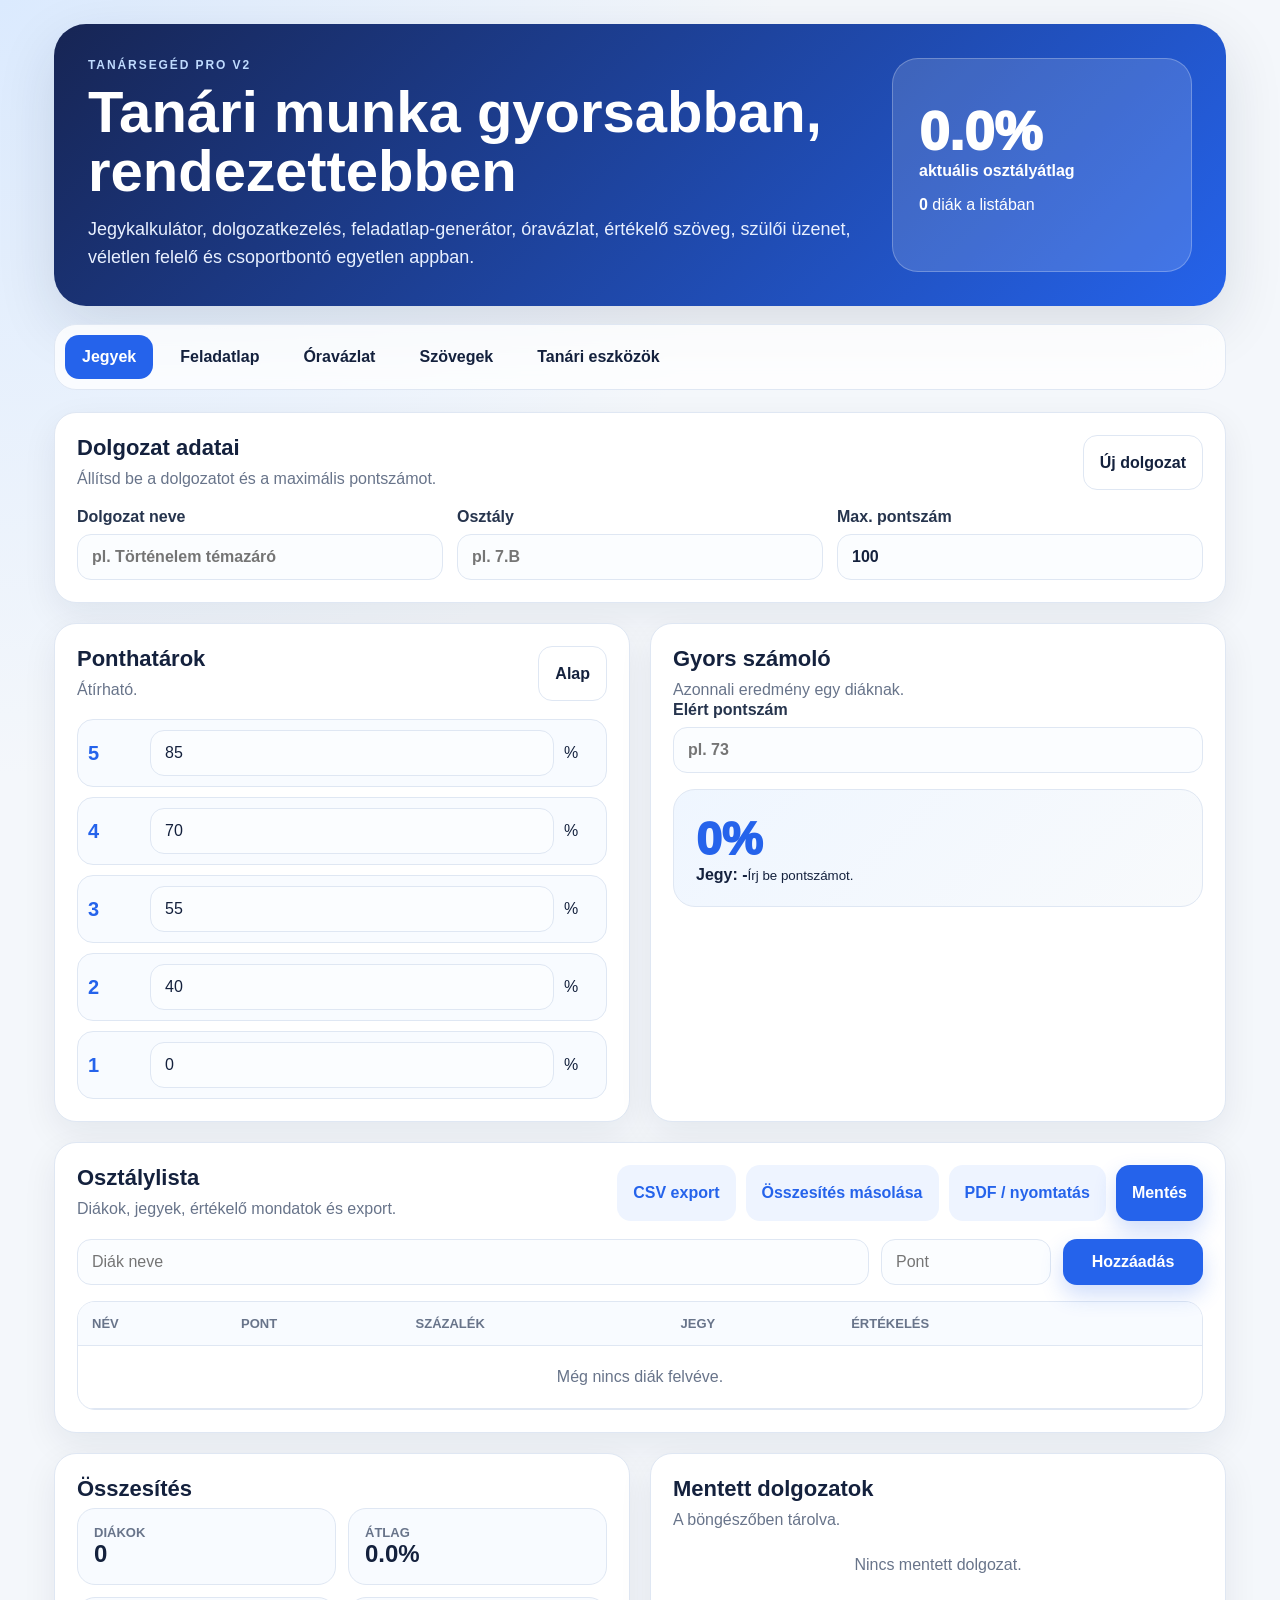
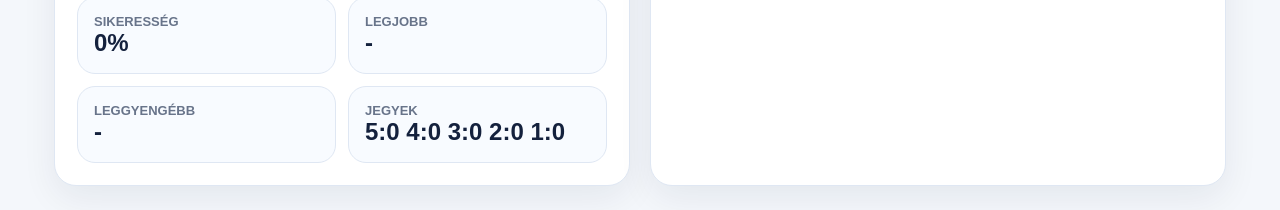
==== advanced.html @ 0edf5c27 "Add advanced TanarSeged PRO v2 page" ====
<!doctype html>
<html lang="hu">
<head>
<meta charset="utf-8"><meta name="viewport" content="width=device-width, initial-scale=1">
<title>TanárSegéd PRO v2</title>
<meta name="description" content="TanárSegéd PRO – jegykalkulátor, feladatlap, óravázlat, értékelő szöveg és tanári eszközök.">
<style>
:root{--bg:#f4f7fb;--panel:#fff;--text:#14213d;--muted:#68748a;--primary:#2563eb;--border:#dfe7f3;--danger:#dc2626;--soft:#eaf1ff;--shadow:0 20px 60px rgba(20,33,61,.12);--radius:22px}*{box-sizing:border-box}body{margin:0;font-family:Segoe UI,Roboto,Arial,sans-serif;background:radial-gradient(circle at top left,#dbeafe,transparent 35%),var(--bg);color:var(--text)}button,input,select,textarea{font:inherit}input,select,textarea{width:100%;border:1px solid var(--border);border-radius:14px;padding:13px 14px;background:#fbfdff;color:var(--text);outline:none}textarea{resize:vertical;line-height:1.45}input:focus,select:focus,textarea:focus{border-color:var(--primary);box-shadow:0 0 0 4px rgba(37,99,235,.12)}button{border:0;border-radius:14px;background:var(--primary);color:#fff;padding:12px 16px;font-weight:800;cursor:pointer;box-shadow:0 10px 22px rgba(37,99,235,.22)}button:hover{filter:brightness(.95)}button.secondary{background:#eef4ff;color:var(--primary);box-shadow:none}button.ghost{background:#fff;color:var(--text);border:1px solid var(--border);box-shadow:none}button.danger{background:#fee2e2;color:var(--danger);box-shadow:none;padding:8px 10px}.app{max-width:1220px;margin:0 auto;padding:24px}.hero{display:grid;grid-template-columns:1fr 300px;gap:22px;background:linear-gradient(135deg,#172554,#2563eb);color:#fff;border-radius:32px;padding:34px;box-shadow:var(--shadow)}.eyebrow{text-transform:uppercase;letter-spacing:.16em;font-size:12px;font-weight:900;color:#bfdbfe;margin:0 0 10px}h1{font-size:clamp(32px,5vw,58px);line-height:1.02;margin:0 0 16px}.lead{font-size:18px;line-height:1.55;color:#e8f0ff;margin:0}.hero-card{border:1px solid rgba(255,255,255,.25);background:rgba(255,255,255,.14);border-radius:26px;padding:26px;display:flex;flex-direction:column;justify-content:center}.hero-number{font-size:54px;font-weight:950}.tabs{display:flex;gap:10px;flex-wrap:wrap;background:rgba(255,255,255,.78);border:1px solid var(--border);border-radius:22px;margin-top:18px;padding:10px;position:sticky;top:10px;z-index:5;backdrop-filter:blur(14px)}.tab{background:transparent;color:var(--text);box-shadow:none;border:1px solid transparent}.tab.active{background:var(--primary);color:#fff}.tab-panel{display:none}.tab-panel.active{display:block}.grid{display:grid;grid-template-columns:1fr 1fr;gap:20px;margin-top:22px}.panel{background:var(--panel);border:1px solid var(--border);border-radius:var(--radius);padding:22px;box-shadow:0 12px 35px rgba(20,33,61,.07)}.wide{grid-column:1/-1}.panel-title{display:flex;justify-content:space-between;gap:16px;margin-bottom:18px}.panel h2{margin:0 0 6px;font-size:22px}.panel p{margin:0;color:var(--muted);line-height:1.45}.form-grid{display:grid;gap:14px}.two{grid-template-columns:repeat(2,1fr)}.three{grid-template-columns:repeat(3,1fr)}label{display:flex;flex-direction:column;gap:8px;font-weight:800;color:#26344d}.check-row label{display:flex;flex-direction:row;align-items:center}.check-row input{width:auto}.grade-scale{display:grid;gap:10px}.scale-row{display:grid;grid-template-columns:52px 1fr 32px;align-items:center;gap:10px;background:#f8fbff;border:1px solid var(--border);border-radius:16px;padding:10px}.scale-row strong{font-size:20px;color:var(--primary)}.result-card{margin-top:16px;border-radius:22px;background:linear-gradient(135deg,#eff6ff,#f8fafc);border:1px solid var(--border);padding:22px}.result-card span{font-size:46px;font-weight:950;color:var(--primary);display:block}.actions{display:flex;gap:10px;flex-wrap:wrap}.student-form{display:grid;grid-template-columns:1fr 170px 140px;gap:12px;margin-bottom:16px}.table-wrap{overflow:auto;border:1px solid var(--border);border-radius:18px}table{width:100%;border-collapse:collapse;min-width:760px}th,td{padding:14px;border-bottom:1px solid var(--border);text-align:left;vertical-align:top}th{background:#f8fbff;color:var(--muted);font-size:13px;text-transform:uppercase}.grade{display:inline-flex;align-items:center;justify-content:center;width:38px;height:38px;border-radius:50%;background:var(--soft);color:var(--primary);font-size:19px}.comment{color:var(--muted);max-width:300px}.empty{text-align:center;color:var(--muted);padding:22px}.stats{display:grid;grid-template-columns:repeat(2,1fr);gap:12px}.stat{border:1px solid var(--border);background:#f8fbff;border-radius:18px;padding:16px}.stat span{display:block;color:var(--muted);font-size:13px;font-weight:800;text-transform:uppercase}.stat strong{font-size:24px}.saved-list{display:grid;gap:10px;max-height:380px;overflow:auto}.saved-item{display:grid;gap:4px;border:1px solid var(--border);background:#f8fbff;border-radius:18px;padding:14px}.saved-actions{display:flex;gap:8px;margin-top:8px}.output{white-space:pre-wrap;background:#0f172a;color:#e5efff;border-radius:18px;border:1px solid #1e293b;padding:18px;min-height:330px;line-height:1.55;overflow:auto;font-family:Consolas,monospace;font-size:14px}.mt{margin-top:14px}.mb{margin-bottom:16px!important}.toast{position:fixed;left:50%;bottom:22px;transform:translateX(-50%) translateY(80px);background:#111827;color:#fff;padding:13px 18px;border-radius:999px;font-weight:800;opacity:0;transition:.25s;z-index:50}.toast.show{opacity:1;transform:translateX(-50%) translateY(0)}@media(max-width:860px){.app{padding:14px}.hero,.grid{grid-template-columns:1fr}.hero{padding:24px;border-radius:24px}.two,.three,.student-form{grid-template-columns:1fr}.panel-title{flex-direction:column}.tabs{position:static;overflow:auto;flex-wrap:nowrap}.tab{white-space:nowrap}.stats{grid-template-columns:1fr}}@media print{body{background:white}.hero,.tabs,.actions,.student-form,.saved-list,.toast,button{display:none!important}.app{max-width:none;padding:0}.panel{box-shadow:none;border:1px solid #ccc;margin-bottom:12px}.grid{display:block}.output{background:white;color:#111;border:1px solid #ccc}}
</style>
</head><body><div class="app"><header class="hero"><div><p class="eyebrow">TanárSegéd PRO v2</p><h1>Tanári munka gyorsabban, rendezettebben</h1><p class="lead">Jegykalkulátor, dolgozatkezelés, feladatlap-generátor, óravázlat, értékelő szöveg, szülői üzenet, véletlen felelő és csoportbontó egyetlen appban.</p></div><div class="hero-card"><span class="hero-number" id="heroAverage">0%</span><b>aktuális osztályátlag</b><p><b id="heroStudentCount">0</b> diák a listában</p></div></header><nav class="tabs"><button class="tab active" data-tab="grades">Jegyek</button><button class="tab" data-tab="worksheet">Feladatlap</button><button class="tab" data-tab="lesson">Óravázlat</button><button class="tab" data-tab="texts">Szövegek</button><button class="tab" data-tab="tools">Tanári eszközök</button></nav><main>
<section class="tab-panel active" id="tab-grades"><div class="grid"><section class="panel wide"><div class="panel-title"><div><h2>Dolgozat adatai</h2><p>Állítsd be a dolgozatot és a maximális pontszámot.</p></div><button class="ghost" id="newWorkBtn">Új dolgozat</button></div><div class="form-grid three"><label>Dolgozat neve<input id="workTitle" placeholder="pl. Történelem témazáró"></label><label>Osztály<input id="className" placeholder="pl. 7.B"></label><label>Max. pontszám<input id="maxPoints" type="number" min="1" step="0.5" value="100"></label></div></section><section class="panel"><div class="panel-title"><div><h2>Ponthatárok</h2><p>Átírható.</p></div><button class="ghost" id="resetScaleBtn">Alap</button></div><div class="grade-scale" id="gradeScale"></div></section><section class="panel"><h2>Gyors számoló</h2><p>Azonnali eredmény egy diáknak.</p><label>Elért pontszám<input id="quickPoints" type="number" min="0" step="0.5" placeholder="pl. 73"></label><div class="result-card"><span id="quickPercent">0%</span><strong id="quickGrade">Jegy: -</strong><small id="quickText">Írj be pontszámot.</small></div></section><section class="panel wide"><div class="panel-title"><div><h2>Osztálylista</h2><p>Diákok, jegyek, értékelő mondatok és export.</p></div><div class="actions"><button class="secondary" id="exportCsvBtn">CSV export</button><button class="secondary" id="copySummaryBtn">Összesítés másolása</button><button class="secondary" id="printBtn">PDF / nyomtatás</button><button id="saveBtn">Mentés</button></div></div><form class="student-form" id="studentForm"><input id="studentName" placeholder="Diák neve" required><input id="studentPoints" type="number" min="0" step="0.5" placeholder="Pont" required><button>Hozzáadás</button></form><div class="table-wrap"><table><thead><tr><th>Név</th><th>Pont</th><th>Százalék</th><th>Jegy</th><th>Értékelés</th><th></th></tr></thead><tbody id="studentRows"></tbody></table></div></section><section class="panel"><h2>Összesítés</h2><div class="stats" id="stats"></div></section><section class="panel"><h2>Mentett dolgozatok</h2><p>A böngészőben tárolva.</p><div class="saved-list" id="savedList"></div></section></div></section>
<section class="tab-panel" id="tab-worksheet"><div class="grid"><section class="panel"><h2>Feladatlap-generátor</h2><p class="mb">Témából azonnal ad kérdéseket és megoldókulcsot.</p><div class="form-grid"><label>Tantárgy<input id="wsSubject" placeholder="pl. történelem, matematika, magyar"></label><label>Téma<input id="wsTopic" placeholder="pl. A honfoglalás, törtek, igeidők"></label><label>Évfolyam / osztály<input id="wsGrade" placeholder="pl. 6. osztály"></label><div class="form-grid two"><label>Kérdések száma<input id="wsCount" type="number" min="3" max="20" value="8"></label><label>Nehézség<select id="wsLevel"><option>alap</option><option selected>közepes</option><option>haladó</option></select></label></div><div class="check-row"><label><input id="wsKey" type="checkbox" checked> Megoldókulcs is legyen</label><label><input id="wsMix" type="checkbox" checked> Vegyes kérdéstípusok</label></div><button id="generateWorksheetBtn">Feladatlap készítése</button></div></section><section class="panel"><div class="panel-title"><div><h2>Kész feladatlap</h2><p>Másolható vagy nyomtatható.</p></div><div class="actions"><button class="secondary" data-copy="worksheetOutput">Másolás</button><button class="secondary" onclick="window.print()">Nyomtatás</button></div></div><pre id="worksheetOutput" class="output">Itt jelenik meg a feladatlap.</pre></section></div></section>
<section class="tab-panel" id="tab-lesson"><div class="grid"><section class="panel"><h2>Óravázlat-készítő</h2><p class="mb">Gyors óraterv bevezetővel, fő résszel, gyakorlással és házival.</p><div class="form-grid"><label>Tantárgy<input id="lessonSubject" placeholder="pl. biológia"></label><label>Óra témája<input id="lessonTopic" placeholder="pl. emésztőrendszer"></label><div class="form-grid two"><label>Időtartam percben<input id="lessonMinutes" type="number" min="15" max="120" value="45"></label><label>Osztály<input id="lessonClass" placeholder="pl. 8.A"></label></div><label>Cél / készség<input id="lessonGoal" placeholder="pl. lényegkiemelés, együttműködés"></label><button id="generateLessonBtn">Óravázlat készítése</button></div></section><section class="panel"><div class="panel-title"><div><h2>Kész óravázlat</h2><p>Átírható vázlat.</p></div><button class="secondary" data-copy="lessonOutput">Másolás</button></div><pre id="lessonOutput" class="output">Itt jelenik meg az óravázlat.</pre></section></div></section>
<section class="tab-panel" id="tab-texts"><div class="grid"><section class="panel"><h2>Értékelő és szülői üzenet</h2><p class="mb">Gyors, udvarias szöveg e-naplóba vagy üzenetbe.</p><div class="form-grid"><label>Diák neve<input id="txtStudent" placeholder="pl. Kovács Anna"></label><label>Helyzet / téma<input id="txtTopic" placeholder="pl. dolgozat eredménye, hiányzó házi, dicséret"></label><label>Részletek<textarea id="txtDetails" rows="5" placeholder="pl. sokat fejlődött, de a szövegértést még gyakorolni kell"></textarea></label><div class="form-grid two"><label>Szöveg típusa<select id="txtType"><option value="ertekeles">Diákértékelés</option><option value="szulo">Szülői üzenet</option><option value="dicseret">Dicséret</option><option value="figyelmeztetes">Udvarias figyelmeztetés</option></select></label><label>Hangnem<select id="txtTone"><option>barátságos</option><option>hivatalos</option><option selected>bátorító</option></select></label></div><button id="generateTextBtn">Szöveg készítése</button></div></section><section class="panel"><div class="panel-title"><div><h2>Kész szöveg</h2><p>Másold e-naplóba vagy üzenetbe.</p></div><button class="secondary" data-copy="textOutput">Másolás</button></div><pre id="textOutput" class="output">Itt jelenik meg a kész szöveg.</pre></section></div></section>
<section class="tab-panel" id="tab-tools"><div class="grid"><section class="panel"><h2>Véletlen felelő / csoportbontó</h2><p class="mb">Nevek soronként, majd sorsolás vagy csoportkészítés.</p><textarea id="namesInput" rows="10" placeholder="Nagy Péter&#10;Kovács Anna&#10;Tóth Bence"></textarea><div class="form-grid two mt"><label>Csoportok száma<input id="groupCount" type="number" min="2" max="10" value="3"></label><label>Feladat / órai cél<input id="classTask" placeholder="pl. ismétlés, projektmunka"></label></div><div class="actions mt"><button id="pickRandomBtn">Véletlen felelő</button><button class="secondary" id="makeGroupsBtn">Csoportok</button></div></section><section class="panel"><div class="panel-title"><div><h2>Eredmény</h2><p>Másolható lista.</p></div><button class="secondary" data-copy="toolsOutput">Másolás</button></div><pre id="toolsOutput" class="output">Itt jelenik meg az eredmény.</pre></section></div></section>
</main></div><div class="toast" id="toast"></div><script>
const STORE='tanarseged_pro_v2',baseScale=[{grade:5,min:85},{grade:4,min:70},{grade:3,min:55},{grade:2,min:40},{grade:1,min:0}];let state={id:crypto.randomUUID(),title:'',className:'',maxPoints:100,scale:structuredClone(baseScale),students:[],saved:[]};const $=id=>document.getElementById(id),clamp=(n,a,b)=>Math.max(a,Math.min(b,n));function toast(t){let e=$('toast');e.textContent=t;e.classList.add('show');setTimeout(()=>e.classList.remove('show'),2100)}function load(){try{let d=JSON.parse(localStorage.getItem(STORE));if(d)state={...state,...d,scale:d.scale||structuredClone(baseScale),saved:d.saved||[]}}catch{}}function saveStore(){localStorage.setItem(STORE,JSON.stringify(state))}function pct(p){return clamp((Number(p)/(Number(state.maxPoints)||1))*100,0,100)}function grade(p){return[...state.scale].sort((a,b)=>b.min-a.min).find(x=>p>=x.min)?.grade??1}function verbal(p){if(p>=90)return'kiemelkedő teljesítmény';if(p>=75)return'jó, biztos tudás';if(p>=60)return'megfelelő teljesítmény, pár gyakorlással javítható rész';if(p>=40)return'az alapok megvannak, de gyakorlás szükséges';return'jelentős ismétlés és gyakorlás javasolt'}function esc(s){return String(s).replace(/[&<>"]/g,m=>({'&':'&amp;','<':'&lt;','>':'&gt;','"':'&quot;'}[m]))}function renderScale(){let box=$('gradeScale');box.innerHTML='';[...state.scale].sort((a,b)=>b.grade-a.grade).forEach(r=>{let d=document.createElement('div');d.className='scale-row';d.innerHTML=`<strong>${r.grade}</strong><input type="number" min="0" max="100" value="${r.min}"><span>%</span>`;d.querySelector('input').oninput=e=>{state.scale.find(x=>x.grade===r.grade).min=clamp(Number(e.target.value),0,100);update()};box.appendChild(d)})}function stats(){let c=state.students.length;if(!c)return{c:0,avg:0,best:'-',worst:'-',g:{1:0,2:0,3:0,4:0,5:0},pass:0};let ps=state.students.map(s=>pct(s.points)),avg=ps.reduce((a,b)=>a+b,0)/c,g={1:0,2:0,3:0,4:0,5:0};state.students.forEach(s=>g[grade(pct(s.points))]++);let best=state.students.reduce((a,b)=>Number(a.points)>Number(b.points)?a:b),worst=state.students.reduce((a,b)=>Number(a.points)<Number(b.points)?a:b),passed=state.students.filter(s=>grade(pct(s.points))>1).length;return{c,avg,best:`${best.name} (${pct(best.points).toFixed(1)}%)`,worst:`${worst.name} (${pct(worst.points).toFixed(1)}%)`,g,pass:passed/c*100}}function renderStudents(){let body=$('studentRows');body.innerHTML='';if(!state.students.length){body.innerHTML='<tr><td colspan="6" class="empty">Még nincs diák felvéve.</td></tr>';return}state.students.forEach((s,i)=>{let p=pct(s.points),tr=document.createElement('tr');tr.innerHTML=`<td><b>${esc(s.name)}</b></td><td>${s.points} / ${state.maxPoints}</td><td>${p.toFixed(1)}%</td><td><b class="grade">${grade(p)}</b></td><td class="comment">${verbal(p)}</td><td><button class="danger">Törlés</button></td>`;tr.querySelector('button').onclick=()=>{state.students.splice(i,1);update();toast('Diák törölve.')};body.appendChild(tr)})}function renderStats(){let s=stats();$('heroAverage').textContent=s.avg.toFixed(1)+'%';$('heroStudentCount').textContent=s.c;$('stats').innerHTML=`<div class="stat"><span>Diákok</span><strong>${s.c}</strong></div><div class="stat"><span>Átlag</span><strong>${s.avg.toFixed(1)}%</strong></div><div class="stat"><span>Sikeresség</span><strong>${s.pass.toFixed(0)}%</strong></div><div class="stat"><span>Legjobb</span><strong>${esc(s.best)}</strong></div><div class="stat"><span>Leggyengébb</span><strong>${esc(s.worst)}</strong></div><div class="stat"><span>Jegyek</span><strong>5:${s.g[5]} 4:${s.g[4]} 3:${s.g[3]} 2:${s.g[2]} 1:${s.g[1]}</strong></div>`}function renderSaved(){let b=$('savedList');b.innerHTML='';if(!state.saved.length){b.innerHTML='<p class="empty">Nincs mentett dolgozat.</p>';return}state.saved.slice().reverse().forEach(it=>{let d=document.createElement('div');d.className='saved-item';d.innerHTML=`<b>${esc(it.title||'Névtelen dolgozat')}</b><small>${esc(it.className||'Osztály nélkül')} • ${it.students.length} diák • ${new Date(it.savedAt).toLocaleString('hu-HU')}</small><div class="saved-actions"><button class="secondary">Betöltés</button><button class="danger">Törlés</button></div>`;let bs=d.querySelectorAll('button');bs[0].onclick=()=>{state={...state,...it};sync();renderScale();update();toast('Betöltve.')};bs[1].onclick=()=>{state.saved=state.saved.filter(x=>x.id!==it.id);update();toast('Törölve.')};b.appendChild(d)})}function quick(){let v=$('quickPoints').value;if(v===''){$('quickPercent').textContent='0%';$('quickGrade').textContent='Jegy: -';$('quickText').textContent='Írj be pontszámot.';return}let p=pct(v);$('quickPercent').textContent=p.toFixed(1)+'%';$('quickGrade').textContent='Jegy: '+grade(p);$('quickText').textContent=verbal(p)}function sync(){$('workTitle').value=state.title||'';$('className').value=state.className||'';$('maxPoints').value=state.maxPoints||100}function update(){state.title=$('workTitle').value;state.className=$('className').value;state.maxPoints=Number($('maxPoints').value)||100;renderStudents();renderStats();renderSaved();quick();saveStore()}function summary(){let s=stats();return`Dolgozat: ${state.title||'Névtelen'}\nOsztály: ${state.className||'-'}\nMax pont: ${state.maxPoints}\nDiákok: ${s.c}\nÁtlag: ${s.avg.toFixed(1)}%\nSikeresség: ${s.pass.toFixed(0)}%\nJegyek: 5:${s.g[5]}, 4:${s.g[4]}, 3:${s.g[3]}, 2:${s.g[2]}, 1:${s.g[1]}\nLegjobb: ${s.best}\nLeggyengébb: ${s.worst}`}async function copy(t){try{await navigator.clipboard.writeText(t);toast('Vágólapra másolva.')}catch{toast('Nem sikerült másolni.')}}function csv(){let rows=[['Dolgozat',state.title],['Osztály',state.className],['Max pont',state.maxPoints],[],['Név','Pont','Százalék','Jegy','Értékelés']];state.students.forEach(s=>{let p=pct(s.points);rows.push([s.name,s.points,p.toFixed(1)+'%',grade(p),verbal(p)])});let out=rows.map(r=>r.map(c=>`"${String(c).replaceAll('"','""')}"`).join(';')).join('\n'),a=document.createElement('a');a.href=URL.createObjectURL(new Blob(['\ufeff'+out],{type:'text/csv'}));a.download='tanarseged-dolgozat.csv';a.click();URL.revokeObjectURL(a.href)}function v(id,fb=''){return($(id)?.value||fb).trim()}function worksheet(){let sub=v('wsSubject','tantárgy'),top=v('wsTopic','megadott téma'),gr=v('wsGrade','osztály'),c=clamp(Number($('wsCount').value)||8,3,20),lev=$('wsLevel').value,mix=$('wsMix').checked,key=$('wsKey').checked,types=mix?['Rövid válasz','Igaz/hamis','Párosítás','Gondolkodtató kérdés','Gyakorló feladat']:['Rövid válasz'],out=`FELADATLAP\nTantárgy: ${sub}\nTéma: ${top}\nÉvfolyam/osztály: ${gr}\nNehézség: ${lev}\n\nNév: ____________________   Dátum: ____________\n\n`;for(let i=1;i<=c;i++){let type=types[(i-1)%types.length];out+=`${i}. ${type}: ${q(type,top,sub,lev,i)}\n   Válasz: ____________________________________________________________\n\n`}if(key){out+='MEGOLDÓKULCS / JAVÍTÁSI JAVASLAT\n';for(let i=1;i<=c;i++)out+=`${i}. Elfogadható válasz: a tanuló a(z) „${top}” lényegét érthetően megfogalmazza; részpont adható pontos fogalomért, példáért és indoklásért.\n`}$('worksheetOutput').textContent=out}function q(type,top,sub,lev,i){if(type==='Igaz/hamis')return`Döntsd el, igaz vagy hamis, majd indokold: „A(z) ${top} fontos része kapcsolódik a korábban tanultakhoz.”`;if(type==='Párosítás')return`Írj 3 fogalmat a(z) ${top} témához, és párosíts hozzájuk rövid magyarázatot.`;if(type==='Gondolkodtató kérdés')return lev==='haladó'?`Magyarázd el, hogyan kapcsolódik a(z) ${top} a mindennapi élethez vagy más tantárgyhoz.`:`Írj egy példát arra, hol találkozhatunk a(z) ${top} témával.`;if(type==='Gyakorló feladat')return`${sub} témakörben készíts egy rövid feladatot a(z) ${top} alapján, majd oldd is meg.`;return`Fogalmazd meg röviden, mi a(z) ${top} egyik legfontosabb tudnivalója. (${i}. szempont)`}function lesson(){let sub=v('lessonSubject','tantárgy'),top=v('lessonTopic','óra témája'),m=Number($('lessonMinutes').value)||45,cls=v('lessonClass','osztály'),goal=v('lessonGoal','a tananyag megértése és gyakorlása'),i=Math.max(5,Math.round(m*.15)),main=Math.max(10,Math.round(m*.45)),prac=Math.max(8,Math.round(m*.25)),close=Math.max(4,m-i-main-prac);$('lessonOutput').textContent=`ÓRAVÁZLAT\nTantárgy: ${sub}\nOsztály: ${cls}\nTéma: ${top}\nIdőtartam: ${m} perc\nFő cél: ${goal}\n\n1. Ráhangolódás – ${i} perc\n- Rövid kérdések az előző anyagból.\n- A mai téma felvezetése hétköznapi példával.\n\n2. Új ismeret – ${main} perc\n- A(z) ${top} fő fogalmainak tisztázása.\n- Tanári magyarázat példákkal.\n\n3. Gyakorlás – ${prac} perc\n- 3–5 rövid feladat megoldása.\n- Gyengébb tanulóknak segítségkártya, gyorsabbaknak plusz kérdés.\n\n4. Lezárás – ${close} perc\n- Kilépőkártya: „Mi volt ma a legfontosabb?”\n\nHázi feladat:\n- 5 mondatos összefoglaló vagy 3 gyakorló feladat a(z) ${top} témából.`}function textgen(){let st=v('txtStudent','A tanuló'),top=v('txtTopic','az aktuális tananyag'),det=v('txtDetails',''),type=$('txtType').value,t='';if(type==='szulo')t=`Tisztelt Szülő!\n\nSzeretném röviden tájékoztatni ${st} előrehaladásáról: ${top}. ${det||'Az eddigi munka alapján láthatóak erősségek, ugyanakkor néhány területen további gyakorlás javasolt.'}\n\nKérem, lehetőség szerint otthon is segítsék rövid ismétléssel.\n\nÜdvözlettel:`;else if(type==='dicseret')t=`${st} munkáját szeretném külön megdicsérni. A(z) ${top} témában figyelmesen, aktívan és igényesen dolgozott. ${det||'A hozzáállása példaértékű volt.'}\n\nCsak így tovább!`;else if(type==='figyelmeztetes')t=`${st} esetében a(z) ${top} kapcsán több odafigyelésre és rendszeresebb munkára van szükség. ${det||'A hiányosságok gyakorlással pótolhatók.'}\n\nKérem, a következő időszakban fordítson nagyobb figyelmet a felkészülésre.`;else t=`${st} a(z) ${top} témában a következő visszajelzést kapja:\n\n${det||'Az alapok többnyire megvannak, de a pontosabb megfogalmazás és a rendszeres gyakorlás tovább javíthatja az eredményt.'}\n\nJavaslat: rövid, rendszeres ismétlés és célzott gyakorlófeladatok.`;$('textOutput').textContent=t}function names(){return $('namesInput').value.split(/\n|,/).map(x=>x.trim()).filter(Boolean)}function shuffle(a){return a.map(v=>[Math.random(),v]).sort((x,y)=>x[0]-y[0]).map(x=>x[1])}function pick(){let ns=names();$('toolsOutput').textContent=ns.length?`Véletlen felelő: ${ns[Math.floor(Math.random()*ns.length)]}\nFeladat: ${v('classTask','órai feladat')}`:'Adj meg neveket soronként.'}function groups(){let ns=shuffle(names()),n=clamp(Number($('groupCount').value)||3,2,10);if(!ns.length){$('toolsOutput').textContent='Adj meg neveket soronként.';return}let gs=Array.from({length:n},()=>[]);ns.forEach((x,i)=>gs[i%n].push(x));$('toolsOutput').textContent=gs.map((g,i)=>`${i+1}. csoport: ${g.join(', ')}`).join('\n')+`\n\nFeladat: ${v('classTask','csoportmunka')}`}document.querySelectorAll('.tab').forEach(b=>b.onclick=()=>{document.querySelectorAll('.tab').forEach(x=>x.classList.toggle('active',x.dataset.tab===b.dataset.tab));document.querySelectorAll('.tab-panel').forEach(x=>x.classList.toggle('active',x.id==='tab-'+b.dataset.tab))});document.querySelectorAll('[data-copy]').forEach(b=>b.onclick=()=>copy($(b.dataset.copy).textContent));$('studentForm').onsubmit=e=>{e.preventDefault();let n=$('studentName').value.trim(),p=Number($('studentPoints').value);if(!n||Number.isNaN(p))return;state.students.push({id:crypto.randomUUID(),name:n,points:p});$('studentName').value='';$('studentPoints').value='';update()};['workTitle','className','maxPoints','quickPoints'].forEach(id=>$(id).oninput=update);$('saveBtn').onclick=()=>{let snap={id:state.id,title:state.title||'Névtelen dolgozat',className:state.className,maxPoints:state.maxPoints,scale:structuredClone(state.scale),students:structuredClone(state.students),savedAt:new Date().toISOString()};state.saved=state.saved.filter(x=>x.id!==snap.id);state.saved.push(snap);update();toast('Dolgozat elmentve.')};$('newWorkBtn').onclick=()=>{state.id=crypto.randomUUID();state.title='';state.className='';state.maxPoints=100;state.students=[];sync();update()};$('resetScaleBtn').onclick=()=>{state.scale=structuredClone(baseScale);renderScale();update()};$('exportCsvBtn').onclick=csv;$('copySummaryBtn').onclick=()=>copy(summary());$('printBtn').onclick=()=>window.print();$('generateWorksheetBtn').onclick=worksheet;$('generateLessonBtn').onclick=lesson;$('generateTextBtn').onclick=textgen;$('pickRandomBtn').onclick=pick;$('makeGroupsBtn').onclick=groups;load();sync();renderScale();update();
</script></body></html>
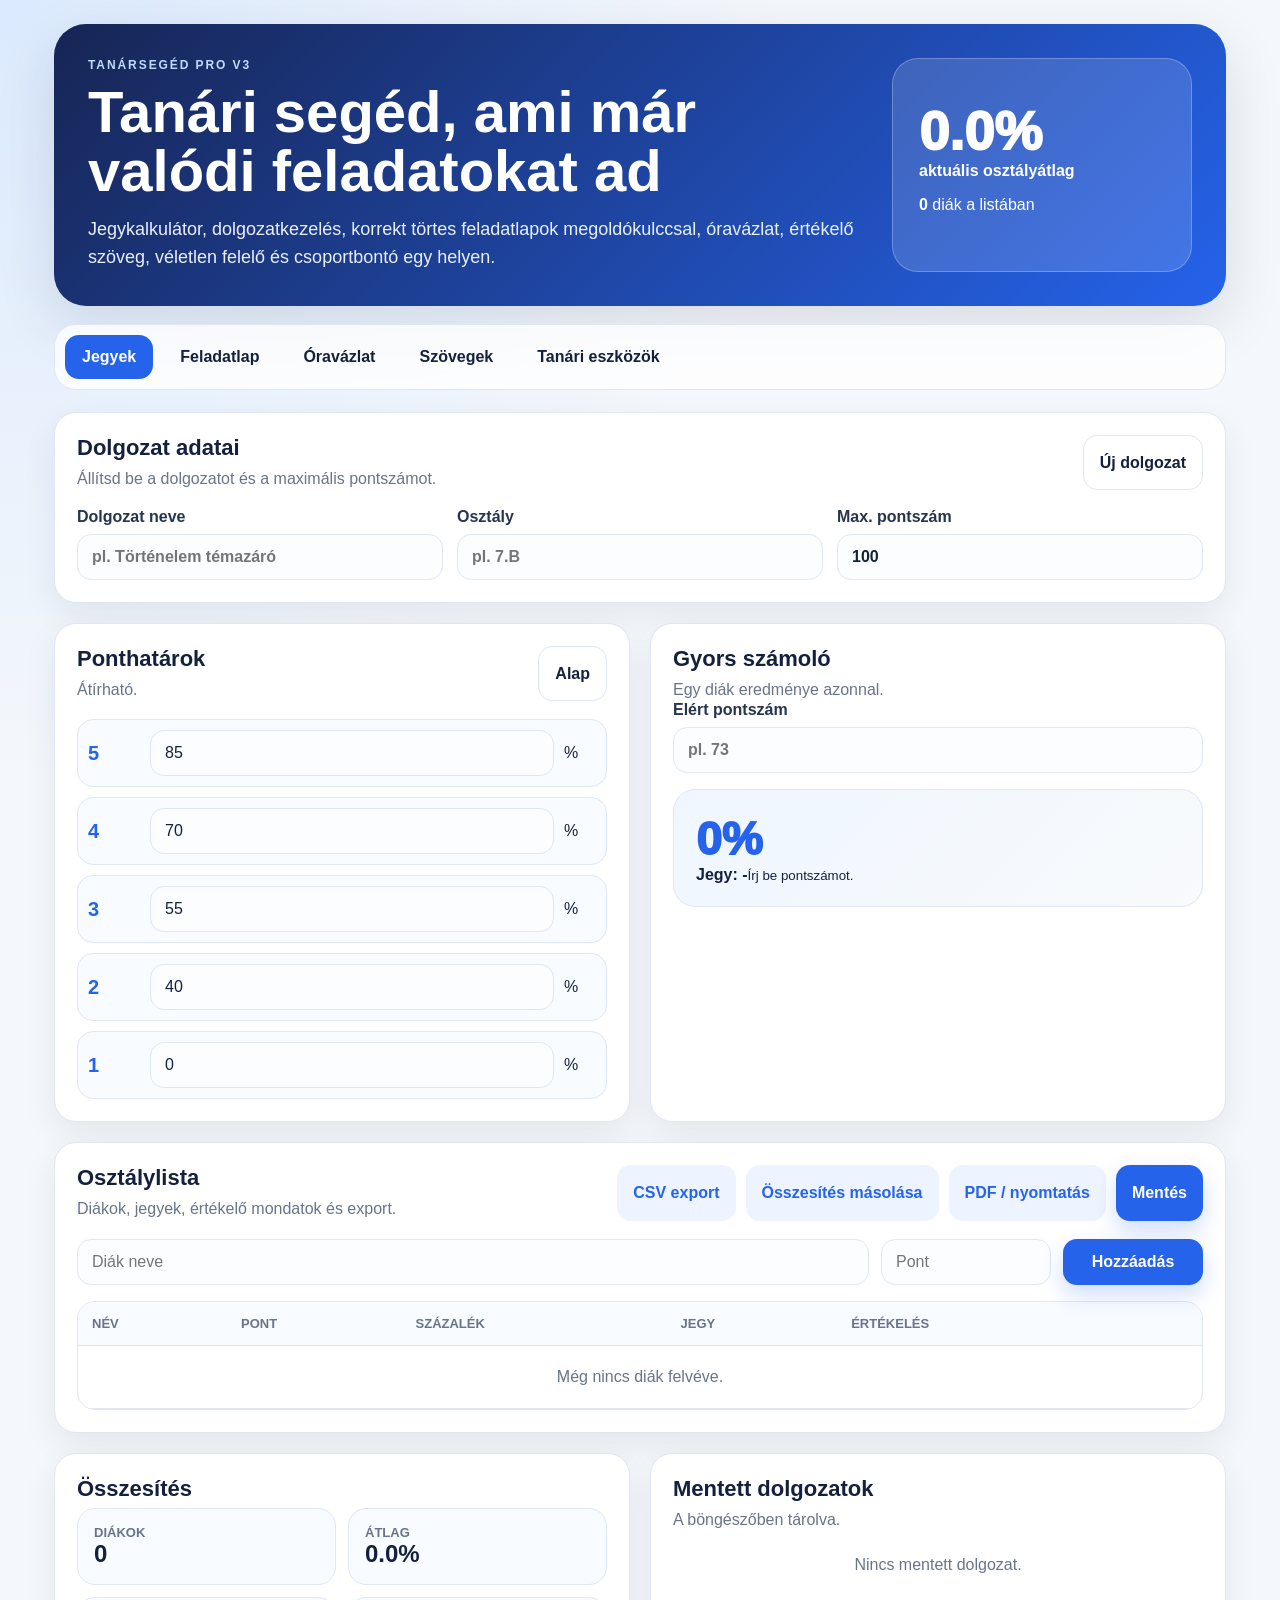
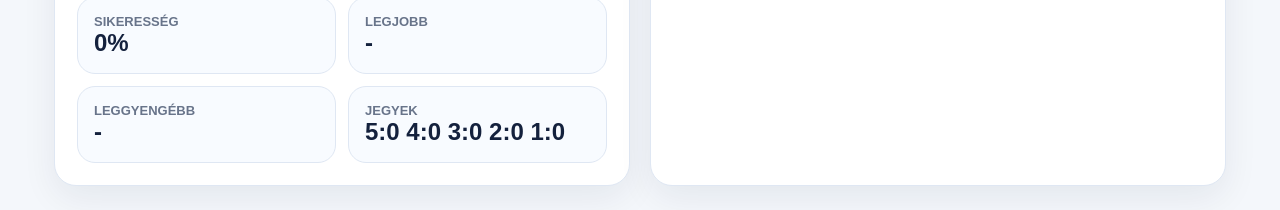
==== commit e30dfe9c: "Improve worksheet generator with real fraction tasks" ====
--- a/advanced.html
+++ b/advanced.html
@@ -1,18 +1,18 @@
 <!doctype html>
 <html lang="hu">
 <head>
-<meta charset="utf-8"><meta name="viewport" content="width=device-width, initial-scale=1">
-<title>TanárSegéd PRO v2</title>
-<meta name="description" content="TanárSegéd PRO – jegykalkulátor, feladatlap, óravázlat, értékelő szöveg és tanári eszközök.">
+<meta charset="utf-8"><meta name="viewport" content="width=device-width,initial-scale=1">
+<title>TanárSegéd PRO v3</title>
+<meta name="description" content="TanárSegéd PRO v3 – jegykalkulátor, valódi törtes feladatlapok, óravázlat, értékelő szöveg és tanári eszközök.">
 <style>
-:root{--bg:#f4f7fb;--panel:#fff;--text:#14213d;--muted:#68748a;--primary:#2563eb;--border:#dfe7f3;--danger:#dc2626;--soft:#eaf1ff;--shadow:0 20px 60px rgba(20,33,61,.12);--radius:22px}*{box-sizing:border-box}body{margin:0;font-family:Segoe UI,Roboto,Arial,sans-serif;background:radial-gradient(circle at top left,#dbeafe,transparent 35%),var(--bg);color:var(--text)}button,input,select,textarea{font:inherit}input,select,textarea{width:100%;border:1px solid var(--border);border-radius:14px;padding:13px 14px;background:#fbfdff;color:var(--text);outline:none}textarea{resize:vertical;line-height:1.45}input:focus,select:focus,textarea:focus{border-color:var(--primary);box-shadow:0 0 0 4px rgba(37,99,235,.12)}button{border:0;border-radius:14px;background:var(--primary);color:#fff;padding:12px 16px;font-weight:800;cursor:pointer;box-shadow:0 10px 22px rgba(37,99,235,.22)}button:hover{filter:brightness(.95)}button.secondary{background:#eef4ff;color:var(--primary);box-shadow:none}button.ghost{background:#fff;color:var(--text);border:1px solid var(--border);box-shadow:none}button.danger{background:#fee2e2;color:var(--danger);box-shadow:none;padding:8px 10px}.app{max-width:1220px;margin:0 auto;padding:24px}.hero{display:grid;grid-template-columns:1fr 300px;gap:22px;background:linear-gradient(135deg,#172554,#2563eb);color:#fff;border-radius:32px;padding:34px;box-shadow:var(--shadow)}.eyebrow{text-transform:uppercase;letter-spacing:.16em;font-size:12px;font-weight:900;color:#bfdbfe;margin:0 0 10px}h1{font-size:clamp(32px,5vw,58px);line-height:1.02;margin:0 0 16px}.lead{font-size:18px;line-height:1.55;color:#e8f0ff;margin:0}.hero-card{border:1px solid rgba(255,255,255,.25);background:rgba(255,255,255,.14);border-radius:26px;padding:26px;display:flex;flex-direction:column;justify-content:center}.hero-number{font-size:54px;font-weight:950}.tabs{display:flex;gap:10px;flex-wrap:wrap;background:rgba(255,255,255,.78);border:1px solid var(--border);border-radius:22px;margin-top:18px;padding:10px;position:sticky;top:10px;z-index:5;backdrop-filter:blur(14px)}.tab{background:transparent;color:var(--text);box-shadow:none;border:1px solid transparent}.tab.active{background:var(--primary);color:#fff}.tab-panel{display:none}.tab-panel.active{display:block}.grid{display:grid;grid-template-columns:1fr 1fr;gap:20px;margin-top:22px}.panel{background:var(--panel);border:1px solid var(--border);border-radius:var(--radius);padding:22px;box-shadow:0 12px 35px rgba(20,33,61,.07)}.wide{grid-column:1/-1}.panel-title{display:flex;justify-content:space-between;gap:16px;margin-bottom:18px}.panel h2{margin:0 0 6px;font-size:22px}.panel p{margin:0;color:var(--muted);line-height:1.45}.form-grid{display:grid;gap:14px}.two{grid-template-columns:repeat(2,1fr)}.three{grid-template-columns:repeat(3,1fr)}label{display:flex;flex-direction:column;gap:8px;font-weight:800;color:#26344d}.check-row label{display:flex;flex-direction:row;align-items:center}.check-row input{width:auto}.grade-scale{display:grid;gap:10px}.scale-row{display:grid;grid-template-columns:52px 1fr 32px;align-items:center;gap:10px;background:#f8fbff;border:1px solid var(--border);border-radius:16px;padding:10px}.scale-row strong{font-size:20px;color:var(--primary)}.result-card{margin-top:16px;border-radius:22px;background:linear-gradient(135deg,#eff6ff,#f8fafc);border:1px solid var(--border);padding:22px}.result-card span{font-size:46px;font-weight:950;color:var(--primary);display:block}.actions{display:flex;gap:10px;flex-wrap:wrap}.student-form{display:grid;grid-template-columns:1fr 170px 140px;gap:12px;margin-bottom:16px}.table-wrap{overflow:auto;border:1px solid var(--border);border-radius:18px}table{width:100%;border-collapse:collapse;min-width:760px}th,td{padding:14px;border-bottom:1px solid var(--border);text-align:left;vertical-align:top}th{background:#f8fbff;color:var(--muted);font-size:13px;text-transform:uppercase}.grade{display:inline-flex;align-items:center;justify-content:center;width:38px;height:38px;border-radius:50%;background:var(--soft);color:var(--primary);font-size:19px}.comment{color:var(--muted);max-width:300px}.empty{text-align:center;color:var(--muted);padding:22px}.stats{display:grid;grid-template-columns:repeat(2,1fr);gap:12px}.stat{border:1px solid var(--border);background:#f8fbff;border-radius:18px;padding:16px}.stat span{display:block;color:var(--muted);font-size:13px;font-weight:800;text-transform:uppercase}.stat strong{font-size:24px}.saved-list{display:grid;gap:10px;max-height:380px;overflow:auto}.saved-item{display:grid;gap:4px;border:1px solid var(--border);background:#f8fbff;border-radius:18px;padding:14px}.saved-actions{display:flex;gap:8px;margin-top:8px}.output{white-space:pre-wrap;background:#0f172a;color:#e5efff;border-radius:18px;border:1px solid #1e293b;padding:18px;min-height:330px;line-height:1.55;overflow:auto;font-family:Consolas,monospace;font-size:14px}.mt{margin-top:14px}.mb{margin-bottom:16px!important}.toast{position:fixed;left:50%;bottom:22px;transform:translateX(-50%) translateY(80px);background:#111827;color:#fff;padding:13px 18px;border-radius:999px;font-weight:800;opacity:0;transition:.25s;z-index:50}.toast.show{opacity:1;transform:translateX(-50%) translateY(0)}@media(max-width:860px){.app{padding:14px}.hero,.grid{grid-template-columns:1fr}.hero{padding:24px;border-radius:24px}.two,.three,.student-form{grid-template-columns:1fr}.panel-title{flex-direction:column}.tabs{position:static;overflow:auto;flex-wrap:nowrap}.tab{white-space:nowrap}.stats{grid-template-columns:1fr}}@media print{body{background:white}.hero,.tabs,.actions,.student-form,.saved-list,.toast,button{display:none!important}.app{max-width:none;padding:0}.panel{box-shadow:none;border:1px solid #ccc;margin-bottom:12px}.grid{display:block}.output{background:white;color:#111;border:1px solid #ccc}}
+:root{--bg:#f4f7fb;--panel:#fff;--text:#14213d;--muted:#68748a;--primary:#2563eb;--border:#dfe7f3;--danger:#dc2626;--soft:#eaf1ff;--shadow:0 20px 60px rgba(20,33,61,.12);--radius:22px}*{box-sizing:border-box}body{margin:0;font-family:Segoe UI,Roboto,Arial,sans-serif;background:radial-gradient(circle at top left,#dbeafe,transparent 35%),var(--bg);color:var(--text)}button,input,select,textarea{font:inherit}input,select,textarea{width:100%;border:1px solid var(--border);border-radius:14px;padding:13px 14px;background:#fbfdff;color:var(--text);outline:none}textarea{resize:vertical;line-height:1.45}button{border:0;border-radius:14px;background:var(--primary);color:#fff;padding:12px 16px;font-weight:800;cursor:pointer;box-shadow:0 10px 22px rgba(37,99,235,.22)}button.secondary{background:#eef4ff;color:var(--primary);box-shadow:none}button.ghost{background:#fff;color:var(--text);border:1px solid var(--border);box-shadow:none}button.danger{background:#fee2e2;color:var(--danger);box-shadow:none;padding:8px 10px}.app{max-width:1220px;margin:0 auto;padding:24px}.hero{display:grid;grid-template-columns:1fr 300px;gap:22px;background:linear-gradient(135deg,#172554,#2563eb);color:#fff;border-radius:32px;padding:34px;box-shadow:var(--shadow)}.eyebrow{text-transform:uppercase;letter-spacing:.16em;font-size:12px;font-weight:900;color:#bfdbfe;margin:0 0 10px}h1{font-size:clamp(32px,5vw,58px);line-height:1.02;margin:0 0 16px}.lead{font-size:18px;line-height:1.55;color:#e8f0ff;margin:0}.hero-card{border:1px solid rgba(255,255,255,.25);background:rgba(255,255,255,.14);border-radius:26px;padding:26px;display:flex;flex-direction:column;justify-content:center}.hero-number{font-size:54px;font-weight:950}.tabs{display:flex;gap:10px;flex-wrap:wrap;background:rgba(255,255,255,.78);border:1px solid var(--border);border-radius:22px;margin-top:18px;padding:10px;position:sticky;top:10px;z-index:5;backdrop-filter:blur(14px)}.tab{background:transparent;color:var(--text);box-shadow:none;border:1px solid transparent}.tab.active{background:var(--primary);color:#fff}.tab-panel{display:none}.tab-panel.active{display:block}.grid{display:grid;grid-template-columns:1fr 1fr;gap:20px;margin-top:22px}.panel{background:var(--panel);border:1px solid var(--border);border-radius:var(--radius);padding:22px;box-shadow:0 12px 35px rgba(20,33,61,.07)}.wide{grid-column:1/-1}.panel-title{display:flex;justify-content:space-between;gap:16px;margin-bottom:18px}.panel h2{margin:0 0 6px;font-size:22px}.panel p{margin:0;color:var(--muted);line-height:1.45}.form-grid{display:grid;gap:14px}.two{grid-template-columns:repeat(2,1fr)}.three{grid-template-columns:repeat(3,1fr)}label{display:flex;flex-direction:column;gap:8px;font-weight:800;color:#26344d}.check-row label{display:flex;flex-direction:row;align-items:center}.check-row input{width:auto}.grade-scale{display:grid;gap:10px}.scale-row{display:grid;grid-template-columns:52px 1fr 32px;align-items:center;gap:10px;background:#f8fbff;border:1px solid var(--border);border-radius:16px;padding:10px}.scale-row strong{font-size:20px;color:var(--primary)}.result-card{margin-top:16px;border-radius:22px;background:linear-gradient(135deg,#eff6ff,#f8fafc);border:1px solid var(--border);padding:22px}.result-card span{font-size:46px;font-weight:950;color:var(--primary);display:block}.actions{display:flex;gap:10px;flex-wrap:wrap}.student-form{display:grid;grid-template-columns:1fr 170px 140px;gap:12px;margin-bottom:16px}.table-wrap{overflow:auto;border:1px solid var(--border);border-radius:18px}table{width:100%;border-collapse:collapse;min-width:760px}th,td{padding:14px;border-bottom:1px solid var(--border);text-align:left;vertical-align:top}th{background:#f8fbff;color:var(--muted);font-size:13px;text-transform:uppercase}.grade{display:inline-flex;align-items:center;justify-content:center;width:38px;height:38px;border-radius:50%;background:var(--soft);color:var(--primary);font-size:19px}.comment{color:var(--muted);max-width:300px}.empty{text-align:center;color:var(--muted);padding:22px}.stats{display:grid;grid-template-columns:repeat(2,1fr);gap:12px}.stat{border:1px solid var(--border);background:#f8fbff;border-radius:18px;padding:16px}.stat span{display:block;color:var(--muted);font-size:13px;font-weight:800;text-transform:uppercase}.stat strong{font-size:24px}.saved-list{display:grid;gap:10px;max-height:380px;overflow:auto}.saved-item{display:grid;gap:4px;border:1px solid var(--border);background:#f8fbff;border-radius:18px;padding:14px}.saved-actions{display:flex;gap:8px;margin-top:8px}.output{white-space:pre-wrap;background:#0f172a;color:#e5efff;border-radius:18px;border:1px solid #1e293b;padding:18px;min-height:420px;line-height:1.55;overflow:auto;font-family:Consolas,monospace;font-size:14px}.mt{margin-top:14px}.mb{margin-bottom:16px!important}.toast{position:fixed;left:50%;bottom:22px;transform:translateX(-50%) translateY(80px);background:#111827;color:#fff;padding:13px 18px;border-radius:999px;font-weight:800;opacity:0;transition:.25s;z-index:50}.toast.show{opacity:1;transform:translateX(-50%) translateY(0)}@media(max-width:860px){.app{padding:14px}.hero,.grid{grid-template-columns:1fr}.hero{padding:24px;border-radius:24px}.two,.three,.student-form{grid-template-columns:1fr}.panel-title{flex-direction:column}.tabs{position:static;overflow:auto;flex-wrap:nowrap}.tab{white-space:nowrap}.stats{grid-template-columns:1fr}}@media print{body{background:white}.hero,.tabs,.actions,.student-form,.saved-list,.toast,button{display:none!important}.app{max-width:none;padding:0}.panel{box-shadow:none;border:1px solid #ccc;margin-bottom:12px}.grid{display:block}.output{background:white;color:#111;border:1px solid #ccc}}
 </style>
-</head><body><div class="app"><header class="hero"><div><p class="eyebrow">TanárSegéd PRO v2</p><h1>Tanári munka gyorsabban, rendezettebben</h1><p class="lead">Jegykalkulátor, dolgozatkezelés, feladatlap-generátor, óravázlat, értékelő szöveg, szülői üzenet, véletlen felelő és csoportbontó egyetlen appban.</p></div><div class="hero-card"><span class="hero-number" id="heroAverage">0%</span><b>aktuális osztályátlag</b><p><b id="heroStudentCount">0</b> diák a listában</p></div></header><nav class="tabs"><button class="tab active" data-tab="grades">Jegyek</button><button class="tab" data-tab="worksheet">Feladatlap</button><button class="tab" data-tab="lesson">Óravázlat</button><button class="tab" data-tab="texts">Szövegek</button><button class="tab" data-tab="tools">Tanári eszközök</button></nav><main>
-<section class="tab-panel active" id="tab-grades"><div class="grid"><section class="panel wide"><div class="panel-title"><div><h2>Dolgozat adatai</h2><p>Állítsd be a dolgozatot és a maximális pontszámot.</p></div><button class="ghost" id="newWorkBtn">Új dolgozat</button></div><div class="form-grid three"><label>Dolgozat neve<input id="workTitle" placeholder="pl. Történelem témazáró"></label><label>Osztály<input id="className" placeholder="pl. 7.B"></label><label>Max. pontszám<input id="maxPoints" type="number" min="1" step="0.5" value="100"></label></div></section><section class="panel"><div class="panel-title"><div><h2>Ponthatárok</h2><p>Átírható.</p></div><button class="ghost" id="resetScaleBtn">Alap</button></div><div class="grade-scale" id="gradeScale"></div></section><section class="panel"><h2>Gyors számoló</h2><p>Azonnali eredmény egy diáknak.</p><label>Elért pontszám<input id="quickPoints" type="number" min="0" step="0.5" placeholder="pl. 73"></label><div class="result-card"><span id="quickPercent">0%</span><strong id="quickGrade">Jegy: -</strong><small id="quickText">Írj be pontszámot.</small></div></section><section class="panel wide"><div class="panel-title"><div><h2>Osztálylista</h2><p>Diákok, jegyek, értékelő mondatok és export.</p></div><div class="actions"><button class="secondary" id="exportCsvBtn">CSV export</button><button class="secondary" id="copySummaryBtn">Összesítés másolása</button><button class="secondary" id="printBtn">PDF / nyomtatás</button><button id="saveBtn">Mentés</button></div></div><form class="student-form" id="studentForm"><input id="studentName" placeholder="Diák neve" required><input id="studentPoints" type="number" min="0" step="0.5" placeholder="Pont" required><button>Hozzáadás</button></form><div class="table-wrap"><table><thead><tr><th>Név</th><th>Pont</th><th>Százalék</th><th>Jegy</th><th>Értékelés</th><th></th></tr></thead><tbody id="studentRows"></tbody></table></div></section><section class="panel"><h2>Összesítés</h2><div class="stats" id="stats"></div></section><section class="panel"><h2>Mentett dolgozatok</h2><p>A böngészőben tárolva.</p><div class="saved-list" id="savedList"></div></section></div></section>
-<section class="tab-panel" id="tab-worksheet"><div class="grid"><section class="panel"><h2>Feladatlap-generátor</h2><p class="mb">Témából azonnal ad kérdéseket és megoldókulcsot.</p><div class="form-grid"><label>Tantárgy<input id="wsSubject" placeholder="pl. történelem, matematika, magyar"></label><label>Téma<input id="wsTopic" placeholder="pl. A honfoglalás, törtek, igeidők"></label><label>Évfolyam / osztály<input id="wsGrade" placeholder="pl. 6. osztály"></label><div class="form-grid two"><label>Kérdések száma<input id="wsCount" type="number" min="3" max="20" value="8"></label><label>Nehézség<select id="wsLevel"><option>alap</option><option selected>közepes</option><option>haladó</option></select></label></div><div class="check-row"><label><input id="wsKey" type="checkbox" checked> Megoldókulcs is legyen</label><label><input id="wsMix" type="checkbox" checked> Vegyes kérdéstípusok</label></div><button id="generateWorksheetBtn">Feladatlap készítése</button></div></section><section class="panel"><div class="panel-title"><div><h2>Kész feladatlap</h2><p>Másolható vagy nyomtatható.</p></div><div class="actions"><button class="secondary" data-copy="worksheetOutput">Másolás</button><button class="secondary" onclick="window.print()">Nyomtatás</button></div></div><pre id="worksheetOutput" class="output">Itt jelenik meg a feladatlap.</pre></section></div></section>
-<section class="tab-panel" id="tab-lesson"><div class="grid"><section class="panel"><h2>Óravázlat-készítő</h2><p class="mb">Gyors óraterv bevezetővel, fő résszel, gyakorlással és házival.</p><div class="form-grid"><label>Tantárgy<input id="lessonSubject" placeholder="pl. biológia"></label><label>Óra témája<input id="lessonTopic" placeholder="pl. emésztőrendszer"></label><div class="form-grid two"><label>Időtartam percben<input id="lessonMinutes" type="number" min="15" max="120" value="45"></label><label>Osztály<input id="lessonClass" placeholder="pl. 8.A"></label></div><label>Cél / készség<input id="lessonGoal" placeholder="pl. lényegkiemelés, együttműködés"></label><button id="generateLessonBtn">Óravázlat készítése</button></div></section><section class="panel"><div class="panel-title"><div><h2>Kész óravázlat</h2><p>Átírható vázlat.</p></div><button class="secondary" data-copy="lessonOutput">Másolás</button></div><pre id="lessonOutput" class="output">Itt jelenik meg az óravázlat.</pre></section></div></section>
-<section class="tab-panel" id="tab-texts"><div class="grid"><section class="panel"><h2>Értékelő és szülői üzenet</h2><p class="mb">Gyors, udvarias szöveg e-naplóba vagy üzenetbe.</p><div class="form-grid"><label>Diák neve<input id="txtStudent" placeholder="pl. Kovács Anna"></label><label>Helyzet / téma<input id="txtTopic" placeholder="pl. dolgozat eredménye, hiányzó házi, dicséret"></label><label>Részletek<textarea id="txtDetails" rows="5" placeholder="pl. sokat fejlődött, de a szövegértést még gyakorolni kell"></textarea></label><div class="form-grid two"><label>Szöveg típusa<select id="txtType"><option value="ertekeles">Diákértékelés</option><option value="szulo">Szülői üzenet</option><option value="dicseret">Dicséret</option><option value="figyelmeztetes">Udvarias figyelmeztetés</option></select></label><label>Hangnem<select id="txtTone"><option>barátságos</option><option>hivatalos</option><option selected>bátorító</option></select></label></div><button id="generateTextBtn">Szöveg készítése</button></div></section><section class="panel"><div class="panel-title"><div><h2>Kész szöveg</h2><p>Másold e-naplóba vagy üzenetbe.</p></div><button class="secondary" data-copy="textOutput">Másolás</button></div><pre id="textOutput" class="output">Itt jelenik meg a kész szöveg.</pre></section></div></section>
-<section class="tab-panel" id="tab-tools"><div class="grid"><section class="panel"><h2>Véletlen felelő / csoportbontó</h2><p class="mb">Nevek soronként, majd sorsolás vagy csoportkészítés.</p><textarea id="namesInput" rows="10" placeholder="Nagy Péter&#10;Kovács Anna&#10;Tóth Bence"></textarea><div class="form-grid two mt"><label>Csoportok száma<input id="groupCount" type="number" min="2" max="10" value="3"></label><label>Feladat / órai cél<input id="classTask" placeholder="pl. ismétlés, projektmunka"></label></div><div class="actions mt"><button id="pickRandomBtn">Véletlen felelő</button><button class="secondary" id="makeGroupsBtn">Csoportok</button></div></section><section class="panel"><div class="panel-title"><div><h2>Eredmény</h2><p>Másolható lista.</p></div><button class="secondary" data-copy="toolsOutput">Másolás</button></div><pre id="toolsOutput" class="output">Itt jelenik meg az eredmény.</pre></section></div></section>
+</head><body><div class="app"><header class="hero"><div><p class="eyebrow">TanárSegéd PRO v3</p><h1>Tanári segéd, ami már valódi feladatokat ad</h1><p class="lead">Jegykalkulátor, dolgozatkezelés, korrekt törtes feladatlapok megoldókulccsal, óravázlat, értékelő szöveg, véletlen felelő és csoportbontó egy helyen.</p></div><div class="hero-card"><span class="hero-number" id="heroAverage">0%</span><b>aktuális osztályátlag</b><p><b id="heroStudentCount">0</b> diák a listában</p></div></header><nav class="tabs"><button class="tab active" data-tab="grades">Jegyek</button><button class="tab" data-tab="worksheet">Feladatlap</button><button class="tab" data-tab="lesson">Óravázlat</button><button class="tab" data-tab="texts">Szövegek</button><button class="tab" data-tab="tools">Tanári eszközök</button></nav><main>
+<section class="tab-panel active" id="tab-grades"><div class="grid"><section class="panel wide"><div class="panel-title"><div><h2>Dolgozat adatai</h2><p>Állítsd be a dolgozatot és a maximális pontszámot.</p></div><button class="ghost" id="newWorkBtn">Új dolgozat</button></div><div class="form-grid three"><label>Dolgozat neve<input id="workTitle" placeholder="pl. Történelem témazáró"></label><label>Osztály<input id="className" placeholder="pl. 7.B"></label><label>Max. pontszám<input id="maxPoints" type="number" min="1" step="0.5" value="100"></label></div></section><section class="panel"><div class="panel-title"><div><h2>Ponthatárok</h2><p>Átírható.</p></div><button class="ghost" id="resetScaleBtn">Alap</button></div><div class="grade-scale" id="gradeScale"></div></section><section class="panel"><h2>Gyors számoló</h2><p>Egy diák eredménye azonnal.</p><label>Elért pontszám<input id="quickPoints" type="number" min="0" step="0.5" placeholder="pl. 73"></label><div class="result-card"><span id="quickPercent">0%</span><strong id="quickGrade">Jegy: -</strong><small id="quickText">Írj be pontszámot.</small></div></section><section class="panel wide"><div class="panel-title"><div><h2>Osztálylista</h2><p>Diákok, jegyek, értékelő mondatok és export.</p></div><div class="actions"><button class="secondary" id="exportCsvBtn">CSV export</button><button class="secondary" id="copySummaryBtn">Összesítés másolása</button><button class="secondary" id="printBtn">PDF / nyomtatás</button><button id="saveBtn">Mentés</button></div></div><form class="student-form" id="studentForm"><input id="studentName" placeholder="Diák neve" required><input id="studentPoints" type="number" min="0" step="0.5" placeholder="Pont" required><button>Hozzáadás</button></form><div class="table-wrap"><table><thead><tr><th>Név</th><th>Pont</th><th>Százalék</th><th>Jegy</th><th>Értékelés</th><th></th></tr></thead><tbody id="studentRows"></tbody></table></div></section><section class="panel"><h2>Összesítés</h2><div class="stats" id="stats"></div></section><section class="panel"><h2>Mentett dolgozatok</h2><p>A böngészőben tárolva.</p><div class="saved-list" id="savedList"></div></section></div></section>
+<section class="tab-panel" id="tab-worksheet"><div class="grid"><section class="panel"><h2>Feladatlap-generátor</h2><p class="mb">Matematika + törtek esetén már konkrét számolós feladatokat és valódi megoldókulcsot ad.</p><div class="form-grid"><label>Tantárgy<input id="wsSubject" value="matematika" placeholder="pl. matematika, történelem, magyar"></label><label>Téma<input id="wsTopic" value="törtek" placeholder="pl. törtek, honfoglalás, igeidők"></label><label>Évfolyam / osztály<input id="wsGrade" value="8. osztály" placeholder="pl. 6. osztály"></label><div class="form-grid two"><label>Kérdések száma<input id="wsCount" type="number" min="3" max="12" value="8"></label><label>Nehézség<select id="wsLevel"><option>alap</option><option selected>közepes</option><option>haladó</option></select></label></div><div class="check-row"><label><input id="wsKey" type="checkbox" checked> Megoldókulcs is legyen</label></div><button id="generateWorksheetBtn">Feladatlap készítése</button></div></section><section class="panel"><div class="panel-title"><div><h2>Kész feladatlap</h2><p>Másolható vagy nyomtatható.</p></div><div class="actions"><button class="secondary" data-copy="worksheetOutput">Másolás</button><button class="secondary" onclick="window.print()">Nyomtatás</button></div></div><pre id="worksheetOutput" class="output">Itt jelenik meg a feladatlap.</pre></section></div></section>
+<section class="tab-panel" id="tab-lesson"><div class="grid"><section class="panel"><h2>Óravázlat-készítő</h2><div class="form-grid"><label>Tantárgy<input id="lessonSubject" placeholder="pl. biológia"></label><label>Óra témája<input id="lessonTopic" placeholder="pl. emésztőrendszer"></label><div class="form-grid two"><label>Időtartam percben<input id="lessonMinutes" type="number" min="15" max="120" value="45"></label><label>Osztály<input id="lessonClass" placeholder="pl. 8.A"></label></div><label>Cél / készség<input id="lessonGoal" placeholder="pl. lényegkiemelés, együttműködés"></label><button id="generateLessonBtn">Óravázlat készítése</button></div></section><section class="panel"><div class="panel-title"><div><h2>Kész óravázlat</h2></div><button class="secondary" data-copy="lessonOutput">Másolás</button></div><pre id="lessonOutput" class="output">Itt jelenik meg az óravázlat.</pre></section></div></section>
+<section class="tab-panel" id="tab-texts"><div class="grid"><section class="panel"><h2>Értékelő és szülői üzenet</h2><div class="form-grid"><label>Diák neve<input id="txtStudent" placeholder="pl. Kovács Anna"></label><label>Helyzet / téma<input id="txtTopic" placeholder="pl. dolgozat eredménye, hiányzó házi, dicséret"></label><label>Részletek<textarea id="txtDetails" rows="5" placeholder="pl. sokat fejlődött, de a szövegértést még gyakorolni kell"></textarea></label><div class="form-grid two"><label>Szöveg típusa<select id="txtType"><option value="ertekeles">Diákértékelés</option><option value="szulo">Szülői üzenet</option><option value="dicseret">Dicséret</option><option value="figyelmeztetes">Udvarias figyelmeztetés</option></select></label><label>Hangnem<select id="txtTone"><option>barátságos</option><option>hivatalos</option><option selected>bátorító</option></select></label></div><button id="generateTextBtn">Szöveg készítése</button></div></section><section class="panel"><div class="panel-title"><div><h2>Kész szöveg</h2></div><button class="secondary" data-copy="textOutput">Másolás</button></div><pre id="textOutput" class="output">Itt jelenik meg a kész szöveg.</pre></section></div></section>
+<section class="tab-panel" id="tab-tools"><div class="grid"><section class="panel"><h2>Véletlen felelő / csoportbontó</h2><textarea id="namesInput" rows="10" placeholder="Nagy Péter&#10;Kovács Anna&#10;Tóth Bence"></textarea><div class="form-grid two mt"><label>Csoportok száma<input id="groupCount" type="number" min="2" max="10" value="3"></label><label>Feladat / órai cél<input id="classTask" placeholder="pl. ismétlés, projektmunka"></label></div><div class="actions mt"><button id="pickRandomBtn">Véletlen felelő</button><button class="secondary" id="makeGroupsBtn">Csoportok</button></div></section><section class="panel"><div class="panel-title"><div><h2>Eredmény</h2></div><button class="secondary" data-copy="toolsOutput">Másolás</button></div><pre id="toolsOutput" class="output">Itt jelenik meg az eredmény.</pre></section></div></section>
 </main></div><div class="toast" id="toast"></div><script>
-const STORE='tanarseged_pro_v2',baseScale=[{grade:5,min:85},{grade:4,min:70},{grade:3,min:55},{grade:2,min:40},{grade:1,min:0}];let state={id:crypto.randomUUID(),title:'',className:'',maxPoints:100,scale:structuredClone(baseScale),students:[],saved:[]};const $=id=>document.getElementById(id),clamp=(n,a,b)=>Math.max(a,Math.min(b,n));function toast(t){let e=$('toast');e.textContent=t;e.classList.add('show');setTimeout(()=>e.classList.remove('show'),2100)}function load(){try{let d=JSON.parse(localStorage.getItem(STORE));if(d)state={...state,...d,scale:d.scale||structuredClone(baseScale),saved:d.saved||[]}}catch{}}function saveStore(){localStorage.setItem(STORE,JSON.stringify(state))}function pct(p){return clamp((Number(p)/(Number(state.maxPoints)||1))*100,0,100)}function grade(p){return[...state.scale].sort((a,b)=>b.min-a.min).find(x=>p>=x.min)?.grade??1}function verbal(p){if(p>=90)return'kiemelkedő teljesítmény';if(p>=75)return'jó, biztos tudás';if(p>=60)return'megfelelő teljesítmény, pár gyakorlással javítható rész';if(p>=40)return'az alapok megvannak, de gyakorlás szükséges';return'jelentős ismétlés és gyakorlás javasolt'}function esc(s){return String(s).replace(/[&<>"]/g,m=>({'&':'&amp;','<':'&lt;','>':'&gt;','"':'&quot;'}[m]))}function renderScale(){let box=$('gradeScale');box.innerHTML='';[...state.scale].sort((a,b)=>b.grade-a.grade).forEach(r=>{let d=document.createElement('div');d.className='scale-row';d.innerHTML=`<strong>${r.grade}</strong><input type="number" min="0" max="100" value="${r.min}"><span>%</span>`;d.querySelector('input').oninput=e=>{state.scale.find(x=>x.grade===r.grade).min=clamp(Number(e.target.value),0,100);update()};box.appendChild(d)})}function stats(){let c=state.students.length;if(!c)return{c:0,avg:0,best:'-',worst:'-',g:{1:0,2:0,3:0,4:0,5:0},pass:0};let ps=state.students.map(s=>pct(s.points)),avg=ps.reduce((a,b)=>a+b,0)/c,g={1:0,2:0,3:0,4:0,5:0};state.students.forEach(s=>g[grade(pct(s.points))]++);let best=state.students.reduce((a,b)=>Number(a.points)>Number(b.points)?a:b),worst=state.students.reduce((a,b)=>Number(a.points)<Number(b.points)?a:b),passed=state.students.filter(s=>grade(pct(s.points))>1).length;return{c,avg,best:`${best.name} (${pct(best.points).toFixed(1)}%)`,worst:`${worst.name} (${pct(worst.points).toFixed(1)}%)`,g,pass:passed/c*100}}function renderStudents(){let body=$('studentRows');body.innerHTML='';if(!state.students.length){body.innerHTML='<tr><td colspan="6" class="empty">Még nincs diák felvéve.</td></tr>';return}state.students.forEach((s,i)=>{let p=pct(s.points),tr=document.createElement('tr');tr.innerHTML=`<td><b>${esc(s.name)}</b></td><td>${s.points} / ${state.maxPoints}</td><td>${p.toFixed(1)}%</td><td><b class="grade">${grade(p)}</b></td><td class="comment">${verbal(p)}</td><td><button class="danger">Törlés</button></td>`;tr.querySelector('button').onclick=()=>{state.students.splice(i,1);update();toast('Diák törölve.')};body.appendChild(tr)})}function renderStats(){let s=stats();$('heroAverage').textContent=s.avg.toFixed(1)+'%';$('heroStudentCount').textContent=s.c;$('stats').innerHTML=`<div class="stat"><span>Diákok</span><strong>${s.c}</strong></div><div class="stat"><span>Átlag</span><strong>${s.avg.toFixed(1)}%</strong></div><div class="stat"><span>Sikeresség</span><strong>${s.pass.toFixed(0)}%</strong></div><div class="stat"><span>Legjobb</span><strong>${esc(s.best)}</strong></div><div class="stat"><span>Leggyengébb</span><strong>${esc(s.worst)}</strong></div><div class="stat"><span>Jegyek</span><strong>5:${s.g[5]} 4:${s.g[4]} 3:${s.g[3]} 2:${s.g[2]} 1:${s.g[1]}</strong></div>`}function renderSaved(){let b=$('savedList');b.innerHTML='';if(!state.saved.length){b.innerHTML='<p class="empty">Nincs mentett dolgozat.</p>';return}state.saved.slice().reverse().forEach(it=>{let d=document.createElement('div');d.className='saved-item';d.innerHTML=`<b>${esc(it.title||'Névtelen dolgozat')}</b><small>${esc(it.className||'Osztály nélkül')} • ${it.students.length} diák • ${new Date(it.savedAt).toLocaleString('hu-HU')}</small><div class="saved-actions"><button class="secondary">Betöltés</button><button class="danger">Törlés</button></div>`;let bs=d.querySelectorAll('button');bs[0].onclick=()=>{state={...state,...it};sync();renderScale();update();toast('Betöltve.')};bs[1].onclick=()=>{state.saved=state.saved.filter(x=>x.id!==it.id);update();toast('Törölve.')};b.appendChild(d)})}function quick(){let v=$('quickPoints').value;if(v===''){$('quickPercent').textContent='0%';$('quickGrade').textContent='Jegy: -';$('quickText').textContent='Írj be pontszámot.';return}let p=pct(v);$('quickPercent').textContent=p.toFixed(1)+'%';$('quickGrade').textContent='Jegy: '+grade(p);$('quickText').textContent=verbal(p)}function sync(){$('workTitle').value=state.title||'';$('className').value=state.className||'';$('maxPoints').value=state.maxPoints||100}function update(){state.title=$('workTitle').value;state.className=$('className').value;state.maxPoints=Number($('maxPoints').value)||100;renderStudents();renderStats();renderSaved();quick();saveStore()}function summary(){let s=stats();return`Dolgozat: ${state.title||'Névtelen'}\nOsztály: ${state.className||'-'}\nMax pont: ${state.maxPoints}\nDiákok: ${s.c}\nÁtlag: ${s.avg.toFixed(1)}%\nSikeresség: ${s.pass.toFixed(0)}%\nJegyek: 5:${s.g[5]}, 4:${s.g[4]}, 3:${s.g[3]}, 2:${s.g[2]}, 1:${s.g[1]}\nLegjobb: ${s.best}\nLeggyengébb: ${s.worst}`}async function copy(t){try{await navigator.clipboard.writeText(t);toast('Vágólapra másolva.')}catch{toast('Nem sikerült másolni.')}}function csv(){let rows=[['Dolgozat',state.title],['Osztály',state.className],['Max pont',state.maxPoints],[],['Név','Pont','Százalék','Jegy','Értékelés']];state.students.forEach(s=>{let p=pct(s.points);rows.push([s.name,s.points,p.toFixed(1)+'%',grade(p),verbal(p)])});let out=rows.map(r=>r.map(c=>`"${String(c).replaceAll('"','""')}"`).join(';')).join('\n'),a=document.createElement('a');a.href=URL.createObjectURL(new Blob(['\ufeff'+out],{type:'text/csv'}));a.download='tanarseged-dolgozat.csv';a.click();URL.revokeObjectURL(a.href)}function v(id,fb=''){return($(id)?.value||fb).trim()}function worksheet(){let sub=v('wsSubject','tantárgy'),top=v('wsTopic','megadott téma'),gr=v('wsGrade','osztály'),c=clamp(Number($('wsCount').value)||8,3,20),lev=$('wsLevel').value,mix=$('wsMix').checked,key=$('wsKey').checked,types=mix?['Rövid válasz','Igaz/hamis','Párosítás','Gondolkodtató kérdés','Gyakorló feladat']:['Rövid válasz'],out=`FELADATLAP\nTantárgy: ${sub}\nTéma: ${top}\nÉvfolyam/osztály: ${gr}\nNehézség: ${lev}\n\nNév: ____________________   Dátum: ____________\n\n`;for(let i=1;i<=c;i++){let type=types[(i-1)%types.length];out+=`${i}. ${type}: ${q(type,top,sub,lev,i)}\n   Válasz: ____________________________________________________________\n\n`}if(key){out+='MEGOLDÓKULCS / JAVÍTÁSI JAVASLAT\n';for(let i=1;i<=c;i++)out+=`${i}. Elfogadható válasz: a tanuló a(z) „${top}” lényegét érthetően megfogalmazza; részpont adható pontos fogalomért, példáért és indoklásért.\n`}$('worksheetOutput').textContent=out}function q(type,top,sub,lev,i){if(type==='Igaz/hamis')return`Döntsd el, igaz vagy hamis, majd indokold: „A(z) ${top} fontos része kapcsolódik a korábban tanultakhoz.”`;if(type==='Párosítás')return`Írj 3 fogalmat a(z) ${top} témához, és párosíts hozzájuk rövid magyarázatot.`;if(type==='Gondolkodtató kérdés')return lev==='haladó'?`Magyarázd el, hogyan kapcsolódik a(z) ${top} a mindennapi élethez vagy más tantárgyhoz.`:`Írj egy példát arra, hol találkozhatunk a(z) ${top} témával.`;if(type==='Gyakorló feladat')return`${sub} témakörben készíts egy rövid feladatot a(z) ${top} alapján, majd oldd is meg.`;return`Fogalmazd meg röviden, mi a(z) ${top} egyik legfontosabb tudnivalója. (${i}. szempont)`}function lesson(){let sub=v('lessonSubject','tantárgy'),top=v('lessonTopic','óra témája'),m=Number($('lessonMinutes').value)||45,cls=v('lessonClass','osztály'),goal=v('lessonGoal','a tananyag megértése és gyakorlása'),i=Math.max(5,Math.round(m*.15)),main=Math.max(10,Math.round(m*.45)),prac=Math.max(8,Math.round(m*.25)),close=Math.max(4,m-i-main-prac);$('lessonOutput').textContent=`ÓRAVÁZLAT\nTantárgy: ${sub}\nOsztály: ${cls}\nTéma: ${top}\nIdőtartam: ${m} perc\nFő cél: ${goal}\n\n1. Ráhangolódás – ${i} perc\n- Rövid kérdések az előző anyagból.\n- A mai téma felvezetése hétköznapi példával.\n\n2. Új ismeret – ${main} perc\n- A(z) ${top} fő fogalmainak tisztázása.\n- Tanári magyarázat példákkal.\n\n3. Gyakorlás – ${prac} perc\n- 3–5 rövid feladat megoldása.\n- Gyengébb tanulóknak segítségkártya, gyorsabbaknak plusz kérdés.\n\n4. Lezárás – ${close} perc\n- Kilépőkártya: „Mi volt ma a legfontosabb?”\n\nHázi feladat:\n- 5 mondatos összefoglaló vagy 3 gyakorló feladat a(z) ${top} témából.`}function textgen(){let st=v('txtStudent','A tanuló'),top=v('txtTopic','az aktuális tananyag'),det=v('txtDetails',''),type=$('txtType').value,t='';if(type==='szulo')t=`Tisztelt Szülő!\n\nSzeretném röviden tájékoztatni ${st} előrehaladásáról: ${top}. ${det||'Az eddigi munka alapján láthatóak erősségek, ugyanakkor néhány területen további gyakorlás javasolt.'}\n\nKérem, lehetőség szerint otthon is segítsék rövid ismétléssel.\n\nÜdvözlettel:`;else if(type==='dicseret')t=`${st} munkáját szeretném külön megdicsérni. A(z) ${top} témában figyelmesen, aktívan és igényesen dolgozott. ${det||'A hozzáállása példaértékű volt.'}\n\nCsak így tovább!`;else if(type==='figyelmeztetes')t=`${st} esetében a(z) ${top} kapcsán több odafigyelésre és rendszeresebb munkára van szükség. ${det||'A hiányosságok gyakorlással pótolhatók.'}\n\nKérem, a következő időszakban fordítson nagyobb figyelmet a felkészülésre.`;else t=`${st} a(z) ${top} témában a következő visszajelzést kapja:\n\n${det||'Az alapok többnyire megvannak, de a pontosabb megfogalmazás és a rendszeres gyakorlás tovább javíthatja az eredményt.'}\n\nJavaslat: rövid, rendszeres ismétlés és célzott gyakorlófeladatok.`;$('textOutput').textContent=t}function names(){return $('namesInput').value.split(/\n|,/).map(x=>x.trim()).filter(Boolean)}function shuffle(a){return a.map(v=>[Math.random(),v]).sort((x,y)=>x[0]-y[0]).map(x=>x[1])}function pick(){let ns=names();$('toolsOutput').textContent=ns.length?`Véletlen felelő: ${ns[Math.floor(Math.random()*ns.length)]}\nFeladat: ${v('classTask','órai feladat')}`:'Adj meg neveket soronként.'}function groups(){let ns=shuffle(names()),n=clamp(Number($('groupCount').value)||3,2,10);if(!ns.length){$('toolsOutput').textContent='Adj meg neveket soronként.';return}let gs=Array.from({length:n},()=>[]);ns.forEach((x,i)=>gs[i%n].push(x));$('toolsOutput').textContent=gs.map((g,i)=>`${i+1}. csoport: ${g.join(', ')}`).join('\n')+`\n\nFeladat: ${v('classTask','csoportmunka')}`}document.querySelectorAll('.tab').forEach(b=>b.onclick=()=>{document.querySelectorAll('.tab').forEach(x=>x.classList.toggle('active',x.dataset.tab===b.dataset.tab));document.querySelectorAll('.tab-panel').forEach(x=>x.classList.toggle('active',x.id==='tab-'+b.dataset.tab))});document.querySelectorAll('[data-copy]').forEach(b=>b.onclick=()=>copy($(b.dataset.copy).textContent));$('studentForm').onsubmit=e=>{e.preventDefault();let n=$('studentName').value.trim(),p=Number($('studentPoints').value);if(!n||Number.isNaN(p))return;state.students.push({id:crypto.randomUUID(),name:n,points:p});$('studentName').value='';$('studentPoints').value='';update()};['workTitle','className','maxPoints','quickPoints'].forEach(id=>$(id).oninput=update);$('saveBtn').onclick=()=>{let snap={id:state.id,title:state.title||'Névtelen dolgozat',className:state.className,maxPoints:state.maxPoints,scale:structuredClone(state.scale),students:structuredClone(state.students),savedAt:new Date().toISOString()};state.saved=state.saved.filter(x=>x.id!==snap.id);state.saved.push(snap);update();toast('Dolgozat elmentve.')};$('newWorkBtn').onclick=()=>{state.id=crypto.randomUUID();state.title='';state.className='';state.maxPoints=100;state.students=[];sync();update()};$('resetScaleBtn').onclick=()=>{state.scale=structuredClone(baseScale);renderScale();update()};$('exportCsvBtn').onclick=csv;$('copySummaryBtn').onclick=()=>copy(summary());$('printBtn').onclick=()=>window.print();$('generateWorksheetBtn').onclick=worksheet;$('generateLessonBtn').onclick=lesson;$('generateTextBtn').onclick=textgen;$('pickRandomBtn').onclick=pick;$('makeGroupsBtn').onclick=groups;load();sync();renderScale();update();
+const STORE='tanarseged_pro_v3',baseScale=[{grade:5,min:85},{grade:4,min:70},{grade:3,min:55},{grade:2,min:40},{grade:1,min:0}];let state={id:crypto.randomUUID(),title:'',className:'',maxPoints:100,scale:structuredClone(baseScale),students:[],saved:[]};const $=id=>document.getElementById(id),clamp=(n,a,b)=>Math.max(a,Math.min(b,n));function toast(t){let e=$('toast');e.textContent=t;e.classList.add('show');setTimeout(()=>e.classList.remove('show'),2100)}function load(){try{let d=JSON.parse(localStorage.getItem(STORE));if(d)state={...state,...d,scale:d.scale||structuredClone(baseScale),saved:d.saved||[]}}catch{}}function saveStore(){localStorage.setItem(STORE,JSON.stringify(state))}function pct(p){return clamp((Number(p)/(Number(state.maxPoints)||1))*100,0,100)}function grade(p){return[...state.scale].sort((a,b)=>b.min-a.min).find(x=>p>=x.min)?.grade??1}function verbal(p){if(p>=90)return'kiemelkedő teljesítmény';if(p>=75)return'jó, biztos tudás';if(p>=60)return'megfelelő teljesítmény, pár gyakorlással javítható rész';if(p>=40)return'az alapok megvannak, de gyakorlás szükséges';return'jelentős ismétlés és gyakorlás javasolt'}function esc(s){return String(s).replace(/[&<>\"]/g,m=>({'&':'&amp;','<':'&lt;','>':'&gt;','\"':'&quot;'}[m]))}function renderScale(){let box=$('gradeScale');box.innerHTML='';[...state.scale].sort((a,b)=>b.grade-a.grade).forEach(r=>{let d=document.createElement('div');d.className='scale-row';d.innerHTML=`<strong>${r.grade}</strong><input type="number" min="0" max="100" value="${r.min}"><span>%</span>`;d.querySelector('input').oninput=e=>{state.scale.find(x=>x.grade===r.grade).min=clamp(Number(e.target.value),0,100);update()};box.appendChild(d)})}function stats(){let c=state.students.length;if(!c)return{c:0,avg:0,best:'-',worst:'-',g:{1:0,2:0,3:0,4:0,5:0},pass:0};let ps=state.students.map(s=>pct(s.points)),avg=ps.reduce((a,b)=>a+b,0)/c,g={1:0,2:0,3:0,4:0,5:0};state.students.forEach(s=>g[grade(pct(s.points))]++);let best=state.students.reduce((a,b)=>Number(a.points)>Number(b.points)?a:b),worst=state.students.reduce((a,b)=>Number(a.points)<Number(b.points)?a:b),passed=state.students.filter(s=>grade(pct(s.points))>1).length;return{c,avg,best:`${best.name} (${pct(best.points).toFixed(1)}%)`,worst:`${worst.name} (${pct(worst.points).toFixed(1)}%)`,g,pass:passed/c*100}}function renderStudents(){let body=$('studentRows');body.innerHTML='';if(!state.students.length){body.innerHTML='<tr><td colspan="6" class="empty">Még nincs diák felvéve.</td></tr>';return}state.students.forEach((s,i)=>{let p=pct(s.points),tr=document.createElement('tr');tr.innerHTML=`<td><b>${esc(s.name)}</b></td><td>${s.points} / ${state.maxPoints}</td><td>${p.toFixed(1)}%</td><td><b class="grade">${grade(p)}</b></td><td class="comment">${verbal(p)}</td><td><button class="danger">Törlés</button></td>`;tr.querySelector('button').onclick=()=>{state.students.splice(i,1);update();toast('Diák törölve.')};body.appendChild(tr)})}function renderStats(){let s=stats();$('heroAverage').textContent=s.avg.toFixed(1)+'%';$('heroStudentCount').textContent=s.c;$('stats').innerHTML=`<div class="stat"><span>Diákok</span><strong>${s.c}</strong></div><div class="stat"><span>Átlag</span><strong>${s.avg.toFixed(1)}%</strong></div><div class="stat"><span>Sikeresség</span><strong>${s.pass.toFixed(0)}%</strong></div><div class="stat"><span>Legjobb</span><strong>${esc(s.best)}</strong></div><div class="stat"><span>Leggyengébb</span><strong>${esc(s.worst)}</strong></div><div class="stat"><span>Jegyek</span><strong>5:${s.g[5]} 4:${s.g[4]} 3:${s.g[3]} 2:${s.g[2]} 1:${s.g[1]}</strong></div>`}function renderSaved(){let b=$('savedList');b.innerHTML='';if(!state.saved.length){b.innerHTML='<p class="empty">Nincs mentett dolgozat.</p>';return}state.saved.slice().reverse().forEach(it=>{let d=document.createElement('div');d.className='saved-item';d.innerHTML=`<b>${esc(it.title||'Névtelen dolgozat')}</b><small>${esc(it.className||'Osztály nélkül')} • ${it.students.length} diák • ${new Date(it.savedAt).toLocaleString('hu-HU')}</small><div class="saved-actions"><button class="secondary">Betöltés</button><button class="danger">Törlés</button></div>`;let bs=d.querySelectorAll('button');bs[0].onclick=()=>{state={...state,...it};sync();renderScale();update();toast('Betöltve.')};bs[1].onclick=()=>{state.saved=state.saved.filter(x=>x.id!==it.id);update();toast('Törölve.')};b.appendChild(d)})}function quick(){let v=$('quickPoints').value;if(v===''){$('quickPercent').textContent='0%';$('quickGrade').textContent='Jegy: -';$('quickText').textContent='Írj be pontszámot.';return}let p=pct(v);$('quickPercent').textContent=p.toFixed(1)+'%';$('quickGrade').textContent='Jegy: '+grade(p);$('quickText').textContent=verbal(p)}function sync(){$('workTitle').value=state.title||'';$('className').value=state.className||'';$('maxPoints').value=state.maxPoints||100}function update(){state.title=$('workTitle').value;state.className=$('className').value;state.maxPoints=Number($('maxPoints').value)||100;renderStudents();renderStats();renderSaved();quick();saveStore()}function summary(){let s=stats();return`Dolgozat: ${state.title||'Névtelen'}\nOsztály: ${state.className||'-'}\nMax pont: ${state.maxPoints}\nDiákok: ${s.c}\nÁtlag: ${s.avg.toFixed(1)}%\nSikeresség: ${s.pass.toFixed(0)}%\nJegyek: 5:${s.g[5]}, 4:${s.g[4]}, 3:${s.g[3]}, 2:${s.g[2]}, 1:${s.g[1]}\nLegjobb: ${s.best}\nLeggyengébb: ${s.worst}`}async function copy(t){try{await navigator.clipboard.writeText(t);toast('Vágólapra másolva.')}catch{toast('Nem sikerült másolni.')}}function csv(){let rows=[['Dolgozat',state.title],['Osztály',state.className],['Max pont',state.maxPoints],[],['Név','Pont','Százalék','Jegy','Értékelés']];state.students.forEach(s=>{let p=pct(s.points);rows.push([s.name,s.points,p.toFixed(1)+'%',grade(p),verbal(p)])});let out=rows.map(r=>r.map(c=>`"${String(c).replaceAll('"','""')}"`).join(';')).join('\n'),a=document.createElement('a');a.href=URL.createObjectURL(new Blob(['\ufeff'+out],{type:'text/csv'}));a.download='tanarseged-dolgozat.csv';a.click();URL.revokeObjectURL(a.href)}function v(id,fb=''){return($(id)?.value||fb).trim()}function worksheet(){let sub=v('wsSubject','tantárgy'),top=v('wsTopic','megadott téma'),gr=v('wsGrade','osztály'),c=clamp(Number($('wsCount').value)||8,3,12),lev=$('wsLevel').value,key=$('wsKey').checked,ns=(sub+' '+top).toLowerCase().normalize('NFD').replace(/[\u0300-\u036f]/g,'');if(ns.includes('mate')&&ns.includes('tort')){$('worksheetOutput').textContent=fractionSheet(sub,top,gr,lev,c,key);return}$('worksheetOutput').textContent=generalSheet(sub,top,gr,lev,c,key)}function head(sub,top,gr,lev){return`FELADATLAP\nTantárgy: ${sub}\nTéma: ${top}\nÉvfolyam/osztály: ${gr}\nNehézség: ${lev}\n\nNév: ____________________   Dátum: ____________\n\n`}function fractionSheet(sub,top,gr,lev,c,key){let tasks=[['Egyszerűsítsd a következő törteket!\n   a) 12/18 = ________\n   b) 24/36 = ________\n   c) 45/60 = ________\n   d) 56/70 = ________','a) 2/3   b) 2/3   c) 3/4   d) 4/5'],['Végezd el az összeadásokat és kivonásokat!\n   a) 3/4 + 1/8 = ________\n   b) 5/6 - 1/3 = ________\n   c) 7/10 + 2/5 = ________\n   d) 9/12 - 1/4 = ________','a) 7/8   b) 1/2   c) 11/10 = 1 egész 1/10   d) 1/2'],['Végezd el a szorzásokat!\n   a) 2/3 × 5/7 = ________\n   b) 4/9 × 3/8 = ________\n   c) 6/11 × 22/9 = ________','a) 10/21   b) 1/6   c) 4/3 = 1 egész 1/3'],['Végezd el az osztásokat!\n   a) 3/5 ÷ 2/7 = ________\n   b) 4/9 ÷ 8/3 = ________\n   c) 5/6 ÷ 10/12 = ________','a) 21/10 = 2 egész 1/10   b) 1/6   c) 1'],['Állítsd növekvő sorrendbe a törteket!\n   2/3, 3/4, 5/6, 1/2\n   Válasz: ______________________________________','1/2, 2/3, 3/4, 5/6'],['Egy osztály tanulóinak 3/5 része lány. Az osztályban 30 tanuló van. Hány lány van az osztályban?\n   Számítás: ____________________________________\n   Válasz: ______________________________________','30 × 3/5 = 18. Válasz: 18 lány.'],['Egy pizzát 8 egyenlő részre vágtak. Péter 3 szeletet, Anna 2 szeletet evett meg.\n   a) A pizza hányad részét ették meg összesen?\n   b) A pizza hányad része maradt meg?','a) 3/8 + 2/8 = 5/8. b) 1 - 5/8 = 3/8 maradt.'],['Számold ki, majd egyszerűsítsd az eredményt!\n   2/3 + 5/6 - 1/4 = ________','2/3 + 5/6 - 1/4 = 8/12 + 10/12 - 3/12 = 15/12 = 5/4 = 1 egész 1/4'],['Melyik nagyobb? Tedd ki a megfelelő jelet: <, > vagy = !\n   a) 5/8 ___ 3/4\n   b) 7/12 ___ 2/3\n   c) 4/5 ___ 16/20','a) 5/8 < 3/4   b) 7/12 < 2/3   c) 4/5 = 16/20'],['Egy 2 méter hosszú szalag 3/4 részét felhasználták. Hány méter szalag maradt?','Felhasznált: 2 × 3/4 = 1,5 m. Maradt: 0,5 m = 1/2 m.'],['Írd át vegyes számmá vagy tört alakba!\n   a) 17/5 = ________\n   b) 3 egész 2/7 = ________\n   c) 29/6 = ________','a) 3 egész 2/5   b) 23/7   c) 4 egész 5/6'],['Kihívás: Egy tartály 2/3 részig van vízzel. Ha még 1/6 tartálynyi vizet töltenek bele, a tartály hányad része lesz tele?','2/3 + 1/6 = 4/6 + 1/6 = 5/6.']].slice(0,c);let out=head(sub,top,gr,lev)+'Instrukció: Minden számolásnál törekedj az egyszerűsítésre. A szöveges feladatoknál írj számítást és választ is.\n\n';tasks.forEach((t,i)=>out+=`${i+1}. ${t[0]}\n\n`);if(key){out+='MEGOLDÓKULCS / JAVÍTÁSI JAVASLAT\n';tasks.forEach((t,i)=>out+=`${i+1}. ${t[1]}\n`)}return out}function generalSheet(sub,top,gr,lev,c,key){let out=head(sub,top,gr,lev)+'Instrukció: Válaszaid legyenek konkrétak, példával vagy indoklással alátámasztva.\n\n';for(let i=1;i<=c;i++)out+=`${i}. Magyarázd el a(z) ${top} egyik fontos részét, és írj hozzá konkrét példát vagy indoklást.\n   Válasz: ____________________________________________________________\n\n`;if(key){out+='MEGOLDÓKULCS / JAVÍTÁSI JAVASLAT\n';for(let i=1;i<=c;i++)out+=`${i}. Teljes pont: pontos fogalom, konkrét példa, érthető indoklás.\n`}return out}function lesson(){let sub=v('lessonSubject','tantárgy'),top=v('lessonTopic','óra témája'),m=Number($('lessonMinutes').value)||45,cls=v('lessonClass','osztály'),goal=v('lessonGoal','a tananyag megértése és gyakorlása'),i=Math.max(5,Math.round(m*.15)),main=Math.max(10,Math.round(m*.45)),prac=Math.max(8,Math.round(m*.25)),close=Math.max(4,m-i-main-prac);$('lessonOutput').textContent=`ÓRAVÁZLAT\nTantárgy: ${sub}\nOsztály: ${cls}\nTéma: ${top}\nIdőtartam: ${m} perc\nFő cél: ${goal}\n\n1. Ráhangolódás – ${i} perc\n- Rövid kérdések az előző anyagból.\n\n2. Új ismeret – ${main} perc\n- A(z) ${top} fő fogalmainak tisztázása.\n\n3. Gyakorlás – ${prac} perc\n- 3–5 rövid feladat megoldása.\n\n4. Lezárás – ${close} perc\n- Kilépőkártya: „Mi volt ma a legfontosabb?”\n\nHázi feladat:\n- 5 mondatos összefoglaló vagy 3 gyakorló feladat.`}function textgen(){let st=v('txtStudent','A tanuló'),top=v('txtTopic','az aktuális tananyag'),det=v('txtDetails',''),type=$('txtType').value,t='';if(type==='szulo')t=`Tisztelt Szülő!\n\nSzeretném röviden tájékoztatni ${st} előrehaladásáról: ${top}. ${det||'Az eddigi munka alapján láthatóak erősségek, ugyanakkor néhány területen további gyakorlás javasolt.'}\n\nKérem, lehetőség szerint otthon is segítsék rövid ismétléssel.\n\nÜdvözlettel:`;else if(type==='dicseret')t=`${st} munkáját szeretném külön megdicsérni. A(z) ${top} témában figyelmesen, aktívan és igényesen dolgozott. ${det||'A hozzáállása példaértékű volt.'}\n\nCsak így tovább!`;else if(type==='figyelmeztetes')t=`${st} esetében a(z) ${top} kapcsán több odafigyelésre és rendszeresebb munkára van szükség. ${det||'A hiányosságok gyakorlással pótolhatók.'}\n\nKérem, a következő időszakban fordítson nagyobb figyelmet a felkészülésre.`;else t=`${st} a(z) ${top} témában a következő visszajelzést kapja:\n\n${det||'Az alapok többnyire megvannak, de a pontosabb megfogalmazás és a rendszeres gyakorlás tovább javíthatja az eredményt.'}\n\nJavaslat: rövid, rendszeres ismétlés és célzott gyakorlófeladatok.`;$('textOutput').textContent=t}function names(){return $('namesInput').value.split(/\n|,/).map(x=>x.trim()).filter(Boolean)}function shuffle(a){return a.map(v=>[Math.random(),v]).sort((x,y)=>x[0]-y[0]).map(x=>x[1])}function pick(){let ns=names();$('toolsOutput').textContent=ns.length?`Véletlen felelő: ${ns[Math.floor(Math.random()*ns.length)]}\nFeladat: ${v('classTask','órai feladat')}`:'Adj meg neveket soronként.'}function groups(){let ns=shuffle(names()),n=clamp(Number($('groupCount').value)||3,2,10);if(!ns.length){$('toolsOutput').textContent='Adj meg neveket soronként.';return}let gs=Array.from({length:n},()=>[]);ns.forEach((x,i)=>gs[i%n].push(x));$('toolsOutput').textContent=gs.map((g,i)=>`${i+1}. csoport: ${g.join(', ')}`).join('\n')+`\n\nFeladat: ${v('classTask','csoportmunka')}`}document.querySelectorAll('.tab').forEach(b=>b.onclick=()=>{document.querySelectorAll('.tab').forEach(x=>x.classList.toggle('active',x.dataset.tab===b.dataset.tab));document.querySelectorAll('.tab-panel').forEach(x=>x.classList.toggle('active',x.id==='tab-'+b.dataset.tab))});document.querySelectorAll('[data-copy]').forEach(b=>b.onclick=()=>copy($(b.dataset.copy).textContent));$('studentForm').onsubmit=e=>{e.preventDefault();let n=$('studentName').value.trim(),p=Number($('studentPoints').value);if(!n||Number.isNaN(p))return;state.students.push({id:crypto.randomUUID(),name:n,points:p});$('studentName').value='';$('studentPoints').value='';update()};['workTitle','className','maxPoints','quickPoints'].forEach(id=>$(id).oninput=update);$('saveBtn').onclick=()=>{let snap={id:state.id,title:state.title||'Névtelen dolgozat',className:state.className,maxPoints:state.maxPoints,scale:structuredClone(state.scale),students:structuredClone(state.students),savedAt:new Date().toISOString()};state.saved=state.saved.filter(x=>x.id!==snap.id);state.saved.push(snap);update();toast('Dolgozat elmentve.')};$('newWorkBtn').onclick=()=>{state.id=crypto.randomUUID();state.title='';state.className='';state.maxPoints=100;state.students=[];sync();update()};$('resetScaleBtn').onclick=()=>{state.scale=structuredClone(baseScale);renderScale();update()};$('exportCsvBtn').onclick=csv;$('copySummaryBtn').onclick=()=>copy(summary());$('printBtn').onclick=()=>window.print();$('generateWorksheetBtn').onclick=worksheet;$('generateLessonBtn').onclick=lesson;$('generateTextBtn').onclick=textgen;$('pickRandomBtn').onclick=pick;$('makeGroupsBtn').onclick=groups;load();sync();renderScale();update();worksheet();
 </script></body></html>
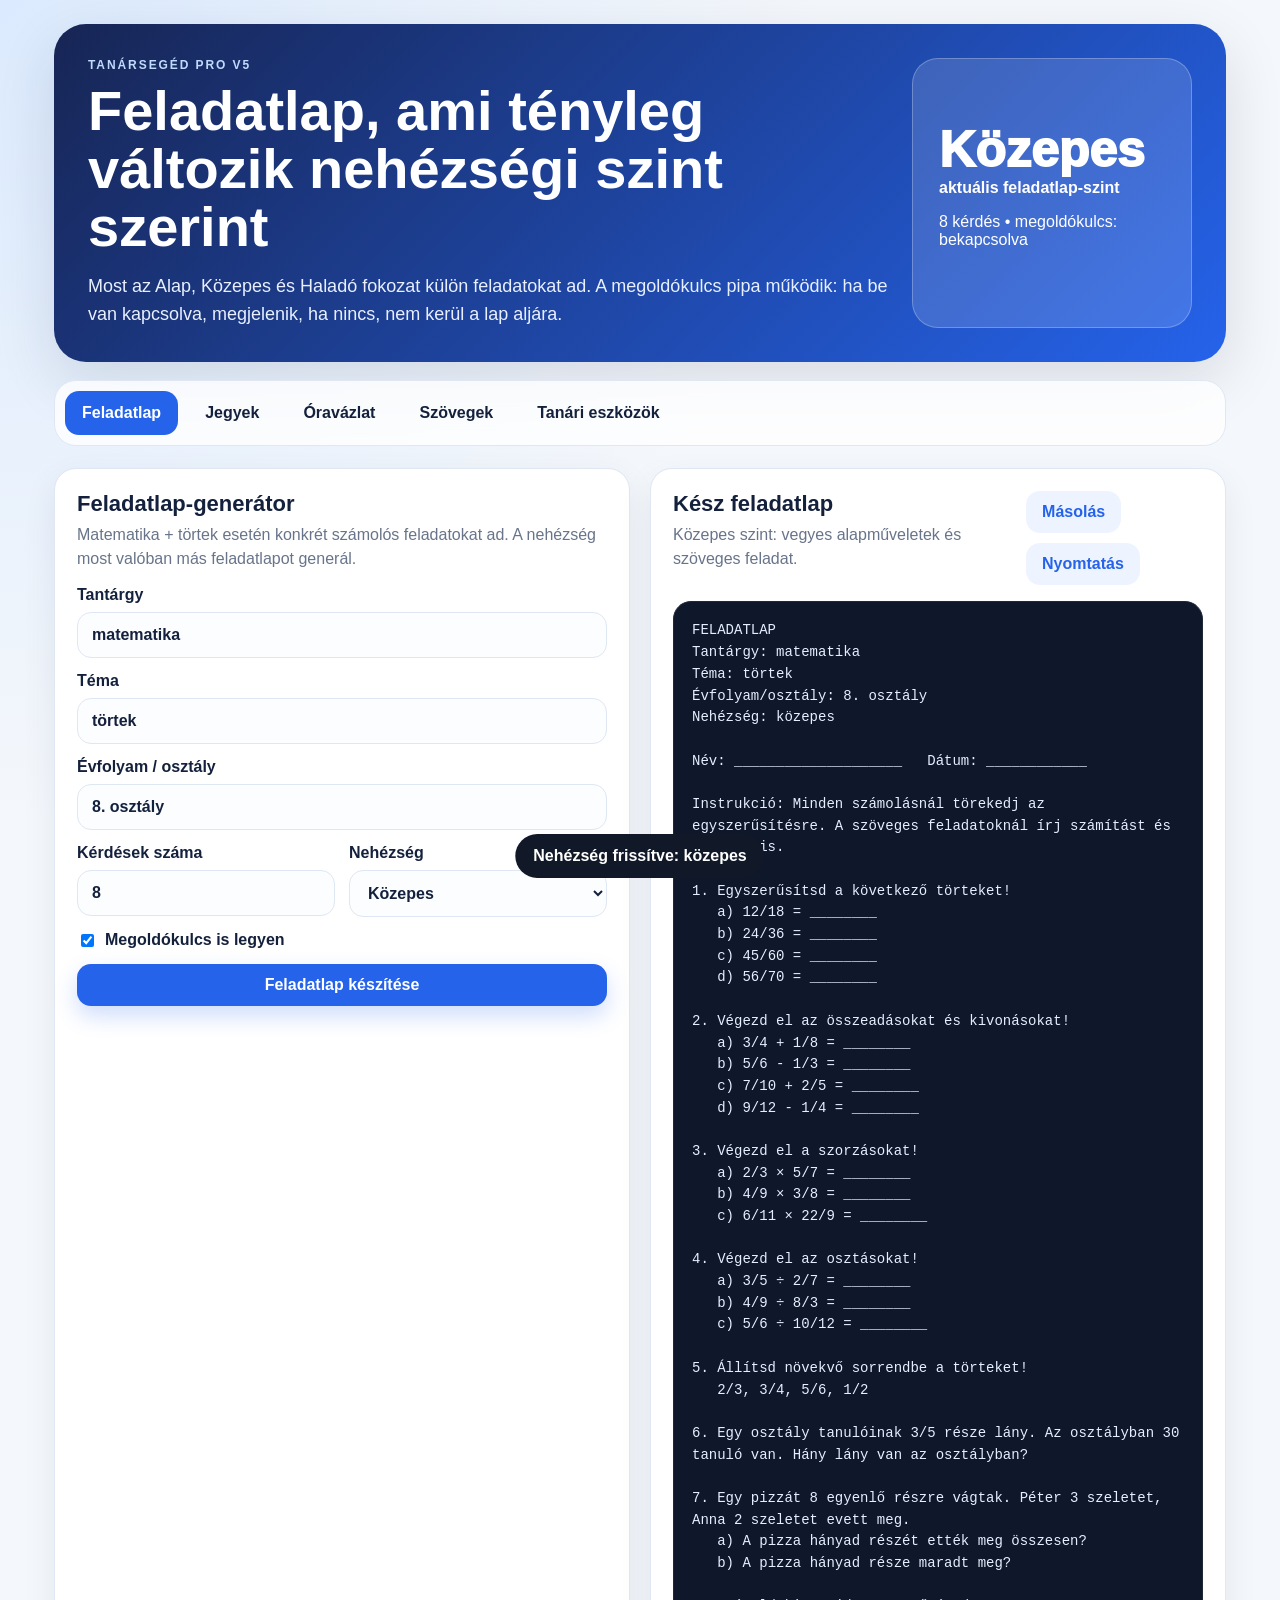
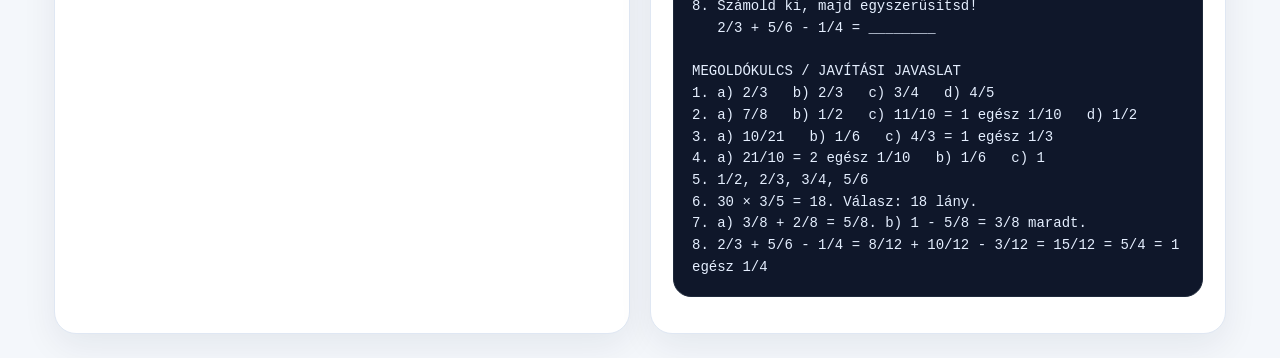
==== commit d7481a3e: "Fix worksheet difficulty levels and feedback" ====
--- a/advanced.html
+++ b/advanced.html
@@ -2,17 +2,38 @@
 <html lang="hu">
 <head>
 <meta charset="utf-8"><meta name="viewport" content="width=device-width,initial-scale=1">
-<title>TanárSegéd PRO v3</title>
-<meta name="description" content="TanárSegéd PRO v3 – jegykalkulátor, valódi törtes feladatlapok, óravázlat, értékelő szöveg és tanári eszközök.">
+<title>TanárSegéd PRO v5</title>
+<meta name="description" content="TanárSegéd PRO – feladatlap-generátor valódi nehézségi szintekkel, jegykalkulátor és tanári segédeszközök.">
 <style>
-:root{--bg:#f4f7fb;--panel:#fff;--text:#14213d;--muted:#68748a;--primary:#2563eb;--border:#dfe7f3;--danger:#dc2626;--soft:#eaf1ff;--shadow:0 20px 60px rgba(20,33,61,.12);--radius:22px}*{box-sizing:border-box}body{margin:0;font-family:Segoe UI,Roboto,Arial,sans-serif;background:radial-gradient(circle at top left,#dbeafe,transparent 35%),var(--bg);color:var(--text)}button,input,select,textarea{font:inherit}input,select,textarea{width:100%;border:1px solid var(--border);border-radius:14px;padding:13px 14px;background:#fbfdff;color:var(--text);outline:none}textarea{resize:vertical;line-height:1.45}button{border:0;border-radius:14px;background:var(--primary);color:#fff;padding:12px 16px;font-weight:800;cursor:pointer;box-shadow:0 10px 22px rgba(37,99,235,.22)}button.secondary{background:#eef4ff;color:var(--primary);box-shadow:none}button.ghost{background:#fff;color:var(--text);border:1px solid var(--border);box-shadow:none}button.danger{background:#fee2e2;color:var(--danger);box-shadow:none;padding:8px 10px}.app{max-width:1220px;margin:0 auto;padding:24px}.hero{display:grid;grid-template-columns:1fr 300px;gap:22px;background:linear-gradient(135deg,#172554,#2563eb);color:#fff;border-radius:32px;padding:34px;box-shadow:var(--shadow)}.eyebrow{text-transform:uppercase;letter-spacing:.16em;font-size:12px;font-weight:900;color:#bfdbfe;margin:0 0 10px}h1{font-size:clamp(32px,5vw,58px);line-height:1.02;margin:0 0 16px}.lead{font-size:18px;line-height:1.55;color:#e8f0ff;margin:0}.hero-card{border:1px solid rgba(255,255,255,.25);background:rgba(255,255,255,.14);border-radius:26px;padding:26px;display:flex;flex-direction:column;justify-content:center}.hero-number{font-size:54px;font-weight:950}.tabs{display:flex;gap:10px;flex-wrap:wrap;background:rgba(255,255,255,.78);border:1px solid var(--border);border-radius:22px;margin-top:18px;padding:10px;position:sticky;top:10px;z-index:5;backdrop-filter:blur(14px)}.tab{background:transparent;color:var(--text);box-shadow:none;border:1px solid transparent}.tab.active{background:var(--primary);color:#fff}.tab-panel{display:none}.tab-panel.active{display:block}.grid{display:grid;grid-template-columns:1fr 1fr;gap:20px;margin-top:22px}.panel{background:var(--panel);border:1px solid var(--border);border-radius:var(--radius);padding:22px;box-shadow:0 12px 35px rgba(20,33,61,.07)}.wide{grid-column:1/-1}.panel-title{display:flex;justify-content:space-between;gap:16px;margin-bottom:18px}.panel h2{margin:0 0 6px;font-size:22px}.panel p{margin:0;color:var(--muted);line-height:1.45}.form-grid{display:grid;gap:14px}.two{grid-template-columns:repeat(2,1fr)}.three{grid-template-columns:repeat(3,1fr)}label{display:flex;flex-direction:column;gap:8px;font-weight:800;color:#26344d}.check-row label{display:flex;flex-direction:row;align-items:center}.check-row input{width:auto}.grade-scale{display:grid;gap:10px}.scale-row{display:grid;grid-template-columns:52px 1fr 32px;align-items:center;gap:10px;background:#f8fbff;border:1px solid var(--border);border-radius:16px;padding:10px}.scale-row strong{font-size:20px;color:var(--primary)}.result-card{margin-top:16px;border-radius:22px;background:linear-gradient(135deg,#eff6ff,#f8fafc);border:1px solid var(--border);padding:22px}.result-card span{font-size:46px;font-weight:950;color:var(--primary);display:block}.actions{display:flex;gap:10px;flex-wrap:wrap}.student-form{display:grid;grid-template-columns:1fr 170px 140px;gap:12px;margin-bottom:16px}.table-wrap{overflow:auto;border:1px solid var(--border);border-radius:18px}table{width:100%;border-collapse:collapse;min-width:760px}th,td{padding:14px;border-bottom:1px solid var(--border);text-align:left;vertical-align:top}th{background:#f8fbff;color:var(--muted);font-size:13px;text-transform:uppercase}.grade{display:inline-flex;align-items:center;justify-content:center;width:38px;height:38px;border-radius:50%;background:var(--soft);color:var(--primary);font-size:19px}.comment{color:var(--muted);max-width:300px}.empty{text-align:center;color:var(--muted);padding:22px}.stats{display:grid;grid-template-columns:repeat(2,1fr);gap:12px}.stat{border:1px solid var(--border);background:#f8fbff;border-radius:18px;padding:16px}.stat span{display:block;color:var(--muted);font-size:13px;font-weight:800;text-transform:uppercase}.stat strong{font-size:24px}.saved-list{display:grid;gap:10px;max-height:380px;overflow:auto}.saved-item{display:grid;gap:4px;border:1px solid var(--border);background:#f8fbff;border-radius:18px;padding:14px}.saved-actions{display:flex;gap:8px;margin-top:8px}.output{white-space:pre-wrap;background:#0f172a;color:#e5efff;border-radius:18px;border:1px solid #1e293b;padding:18px;min-height:420px;line-height:1.55;overflow:auto;font-family:Consolas,monospace;font-size:14px}.mt{margin-top:14px}.mb{margin-bottom:16px!important}.toast{position:fixed;left:50%;bottom:22px;transform:translateX(-50%) translateY(80px);background:#111827;color:#fff;padding:13px 18px;border-radius:999px;font-weight:800;opacity:0;transition:.25s;z-index:50}.toast.show{opacity:1;transform:translateX(-50%) translateY(0)}@media(max-width:860px){.app{padding:14px}.hero,.grid{grid-template-columns:1fr}.hero{padding:24px;border-radius:24px}.two,.three,.student-form{grid-template-columns:1fr}.panel-title{flex-direction:column}.tabs{position:static;overflow:auto;flex-wrap:nowrap}.tab{white-space:nowrap}.stats{grid-template-columns:1fr}}@media print{body{background:white}.hero,.tabs,.actions,.student-form,.saved-list,.toast,button{display:none!important}.app{max-width:none;padding:0}.panel{box-shadow:none;border:1px solid #ccc;margin-bottom:12px}.grid{display:block}.output{background:white;color:#111;border:1px solid #ccc}}
+:root{--bg:#f4f7fb;--panel:#fff;--text:#14213d;--muted:#68748a;--primary:#2563eb;--border:#dfe7f3;--danger:#dc2626;--shadow:0 20px 60px rgba(20,33,61,.12);--radius:22px}*{box-sizing:border-box}body{margin:0;font-family:Segoe UI,Roboto,Arial,sans-serif;background:radial-gradient(circle at top left,#dbeafe,transparent 35%),var(--bg);color:var(--text)}button,input,select,textarea{font:inherit}input,select,textarea{width:100%;border:1px solid var(--border);border-radius:14px;padding:13px 14px;background:#fbfdff;color:var(--text);outline:none}textarea{resize:vertical;line-height:1.45}button{border:0;border-radius:14px;background:var(--primary);color:#fff;padding:12px 16px;font-weight:800;cursor:pointer;box-shadow:0 10px 22px rgba(37,99,235,.22)}button.secondary{background:#eef4ff;color:var(--primary);box-shadow:none}button.ghost{background:#fff;color:var(--text);border:1px solid var(--border);box-shadow:none}.app{max-width:1220px;margin:0 auto;padding:24px}.hero{display:grid;grid-template-columns:1fr 280px;gap:22px;background:linear-gradient(135deg,#172554,#2563eb);color:#fff;border-radius:32px;padding:34px;box-shadow:var(--shadow)}.eyebrow{text-transform:uppercase;letter-spacing:.16em;font-size:12px;font-weight:900;color:#bfdbfe;margin:0 0 10px}h1{font-size:clamp(32px,5vw,56px);line-height:1.04;margin:0 0 16px}.lead{font-size:18px;line-height:1.55;color:#e8f0ff;margin:0}.hero-card{border:1px solid rgba(255,255,255,.25);background:rgba(255,255,255,.14);border-radius:26px;padding:26px;display:flex;flex-direction:column;justify-content:center}.hero-number{font-size:50px;font-weight:950}.tabs{display:flex;gap:10px;flex-wrap:wrap;background:rgba(255,255,255,.78);border:1px solid var(--border);border-radius:22px;margin-top:18px;padding:10px;position:sticky;top:10px;z-index:5;backdrop-filter:blur(14px)}.tab{background:transparent;color:var(--text);box-shadow:none;border:1px solid transparent}.tab.active{background:var(--primary);color:#fff}.tab-panel{display:none}.tab-panel.active{display:block}.grid{display:grid;grid-template-columns:1fr 1fr;gap:20px;margin-top:22px}.panel{background:var(--panel);border:1px solid var(--border);border-radius:var(--radius);padding:22px;box-shadow:0 12px 35px rgba(20,33,61,.07)}.wide{grid-column:1/-1}.panel-title{display:flex;justify-content:space-between;gap:16px;margin-bottom:16px}.panel h2{margin:0 0 6px;font-size:22px}.panel p{margin:0;color:var(--muted);line-height:1.45}.form-grid{display:grid;gap:14px}.two{grid-template-columns:repeat(2,1fr)}.three{grid-template-columns:repeat(3,1fr)}label{display:flex;flex-direction:column;gap:8px;font-weight:800}.check-row label{flex-direction:row;align-items:center}.check-row input{width:auto}.actions{display:flex;gap:10px;flex-wrap:wrap}.output{white-space:pre-wrap;background:#0f172a;color:#e5efff;border-radius:18px;border:1px solid #1e293b;padding:18px;min-height:420px;line-height:1.55;overflow:auto;font-family:Consolas,Menlo,monospace;font-size:14px}.result{border-radius:18px;background:#f8fbff;border:1px solid var(--border);padding:16px;margin-top:12px}.toast{position:fixed;left:50%;bottom:22px;transform:translateX(-50%) translateY(80px);background:#111827;color:#fff;padding:13px 18px;border-radius:999px;font-weight:800;opacity:0;transition:.25s;z-index:50}.toast.show{opacity:1;transform:translateX(-50%) translateY(0)}@media(max-width:860px){.app{padding:14px}.hero,.grid,.two,.three{grid-template-columns:1fr}.hero{padding:24px;border-radius:24px}.panel-title{flex-direction:column}.tabs{position:static;overflow:auto;flex-wrap:nowrap}.tab{white-space:nowrap}}@media print{body{background:#fff}.hero,.tabs,.actions,.toast,button{display:none!important}.app{max-width:none;padding:0}.panel{box-shadow:none;border:1px solid #ccc;margin-bottom:12px}.grid{display:block}.output{background:#fff;color:#111;border:1px solid #ccc}}
 </style>
-</head><body><div class="app"><header class="hero"><div><p class="eyebrow">TanárSegéd PRO v3</p><h1>Tanári segéd, ami már valódi feladatokat ad</h1><p class="lead">Jegykalkulátor, dolgozatkezelés, korrekt törtes feladatlapok megoldókulccsal, óravázlat, értékelő szöveg, véletlen felelő és csoportbontó egy helyen.</p></div><div class="hero-card"><span class="hero-number" id="heroAverage">0%</span><b>aktuális osztályátlag</b><p><b id="heroStudentCount">0</b> diák a listában</p></div></header><nav class="tabs"><button class="tab active" data-tab="grades">Jegyek</button><button class="tab" data-tab="worksheet">Feladatlap</button><button class="tab" data-tab="lesson">Óravázlat</button><button class="tab" data-tab="texts">Szövegek</button><button class="tab" data-tab="tools">Tanári eszközök</button></nav><main>
-<section class="tab-panel active" id="tab-grades"><div class="grid"><section class="panel wide"><div class="panel-title"><div><h2>Dolgozat adatai</h2><p>Állítsd be a dolgozatot és a maximális pontszámot.</p></div><button class="ghost" id="newWorkBtn">Új dolgozat</button></div><div class="form-grid three"><label>Dolgozat neve<input id="workTitle" placeholder="pl. Történelem témazáró"></label><label>Osztály<input id="className" placeholder="pl. 7.B"></label><label>Max. pontszám<input id="maxPoints" type="number" min="1" step="0.5" value="100"></label></div></section><section class="panel"><div class="panel-title"><div><h2>Ponthatárok</h2><p>Átírható.</p></div><button class="ghost" id="resetScaleBtn">Alap</button></div><div class="grade-scale" id="gradeScale"></div></section><section class="panel"><h2>Gyors számoló</h2><p>Egy diák eredménye azonnal.</p><label>Elért pontszám<input id="quickPoints" type="number" min="0" step="0.5" placeholder="pl. 73"></label><div class="result-card"><span id="quickPercent">0%</span><strong id="quickGrade">Jegy: -</strong><small id="quickText">Írj be pontszámot.</small></div></section><section class="panel wide"><div class="panel-title"><div><h2>Osztálylista</h2><p>Diákok, jegyek, értékelő mondatok és export.</p></div><div class="actions"><button class="secondary" id="exportCsvBtn">CSV export</button><button class="secondary" id="copySummaryBtn">Összesítés másolása</button><button class="secondary" id="printBtn">PDF / nyomtatás</button><button id="saveBtn">Mentés</button></div></div><form class="student-form" id="studentForm"><input id="studentName" placeholder="Diák neve" required><input id="studentPoints" type="number" min="0" step="0.5" placeholder="Pont" required><button>Hozzáadás</button></form><div class="table-wrap"><table><thead><tr><th>Név</th><th>Pont</th><th>Százalék</th><th>Jegy</th><th>Értékelés</th><th></th></tr></thead><tbody id="studentRows"></tbody></table></div></section><section class="panel"><h2>Összesítés</h2><div class="stats" id="stats"></div></section><section class="panel"><h2>Mentett dolgozatok</h2><p>A böngészőben tárolva.</p><div class="saved-list" id="savedList"></div></section></div></section>
-<section class="tab-panel" id="tab-worksheet"><div class="grid"><section class="panel"><h2>Feladatlap-generátor</h2><p class="mb">Matematika + törtek esetén már konkrét számolós feladatokat és valódi megoldókulcsot ad.</p><div class="form-grid"><label>Tantárgy<input id="wsSubject" value="matematika" placeholder="pl. matematika, történelem, magyar"></label><label>Téma<input id="wsTopic" value="törtek" placeholder="pl. törtek, honfoglalás, igeidők"></label><label>Évfolyam / osztály<input id="wsGrade" value="8. osztály" placeholder="pl. 6. osztály"></label><div class="form-grid two"><label>Kérdések száma<input id="wsCount" type="number" min="3" max="12" value="8"></label><label>Nehézség<select id="wsLevel"><option>alap</option><option selected>közepes</option><option>haladó</option></select></label></div><div class="check-row"><label><input id="wsKey" type="checkbox" checked> Megoldókulcs is legyen</label></div><button id="generateWorksheetBtn">Feladatlap készítése</button></div></section><section class="panel"><div class="panel-title"><div><h2>Kész feladatlap</h2><p>Másolható vagy nyomtatható.</p></div><div class="actions"><button class="secondary" data-copy="worksheetOutput">Másolás</button><button class="secondary" onclick="window.print()">Nyomtatás</button></div></div><pre id="worksheetOutput" class="output">Itt jelenik meg a feladatlap.</pre></section></div></section>
-<section class="tab-panel" id="tab-lesson"><div class="grid"><section class="panel"><h2>Óravázlat-készítő</h2><div class="form-grid"><label>Tantárgy<input id="lessonSubject" placeholder="pl. biológia"></label><label>Óra témája<input id="lessonTopic" placeholder="pl. emésztőrendszer"></label><div class="form-grid two"><label>Időtartam percben<input id="lessonMinutes" type="number" min="15" max="120" value="45"></label><label>Osztály<input id="lessonClass" placeholder="pl. 8.A"></label></div><label>Cél / készség<input id="lessonGoal" placeholder="pl. lényegkiemelés, együttműködés"></label><button id="generateLessonBtn">Óravázlat készítése</button></div></section><section class="panel"><div class="panel-title"><div><h2>Kész óravázlat</h2></div><button class="secondary" data-copy="lessonOutput">Másolás</button></div><pre id="lessonOutput" class="output">Itt jelenik meg az óravázlat.</pre></section></div></section>
-<section class="tab-panel" id="tab-texts"><div class="grid"><section class="panel"><h2>Értékelő és szülői üzenet</h2><div class="form-grid"><label>Diák neve<input id="txtStudent" placeholder="pl. Kovács Anna"></label><label>Helyzet / téma<input id="txtTopic" placeholder="pl. dolgozat eredménye, hiányzó házi, dicséret"></label><label>Részletek<textarea id="txtDetails" rows="5" placeholder="pl. sokat fejlődött, de a szövegértést még gyakorolni kell"></textarea></label><div class="form-grid two"><label>Szöveg típusa<select id="txtType"><option value="ertekeles">Diákértékelés</option><option value="szulo">Szülői üzenet</option><option value="dicseret">Dicséret</option><option value="figyelmeztetes">Udvarias figyelmeztetés</option></select></label><label>Hangnem<select id="txtTone"><option>barátságos</option><option>hivatalos</option><option selected>bátorító</option></select></label></div><button id="generateTextBtn">Szöveg készítése</button></div></section><section class="panel"><div class="panel-title"><div><h2>Kész szöveg</h2></div><button class="secondary" data-copy="textOutput">Másolás</button></div><pre id="textOutput" class="output">Itt jelenik meg a kész szöveg.</pre></section></div></section>
-<section class="tab-panel" id="tab-tools"><div class="grid"><section class="panel"><h2>Véletlen felelő / csoportbontó</h2><textarea id="namesInput" rows="10" placeholder="Nagy Péter&#10;Kovács Anna&#10;Tóth Bence"></textarea><div class="form-grid two mt"><label>Csoportok száma<input id="groupCount" type="number" min="2" max="10" value="3"></label><label>Feladat / órai cél<input id="classTask" placeholder="pl. ismétlés, projektmunka"></label></div><div class="actions mt"><button id="pickRandomBtn">Véletlen felelő</button><button class="secondary" id="makeGroupsBtn">Csoportok</button></div></section><section class="panel"><div class="panel-title"><div><h2>Eredmény</h2></div><button class="secondary" data-copy="toolsOutput">Másolás</button></div><pre id="toolsOutput" class="output">Itt jelenik meg az eredmény.</pre></section></div></section>
-</main></div><div class="toast" id="toast"></div><script>
-const STORE='tanarseged_pro_v3',baseScale=[{grade:5,min:85},{grade:4,min:70},{grade:3,min:55},{grade:2,min:40},{grade:1,min:0}];let state={id:crypto.randomUUID(),title:'',className:'',maxPoints:100,scale:structuredClone(baseScale),students:[],saved:[]};const $=id=>document.getElementById(id),clamp=(n,a,b)=>Math.max(a,Math.min(b,n));function toast(t){let e=$('toast');e.textContent=t;e.classList.add('show');setTimeout(()=>e.classList.remove('show'),2100)}function load(){try{let d=JSON.parse(localStorage.getItem(STORE));if(d)state={...state,...d,scale:d.scale||structuredClone(baseScale),saved:d.saved||[]}}catch{}}function saveStore(){localStorage.setItem(STORE,JSON.stringify(state))}function pct(p){return clamp((Number(p)/(Number(state.maxPoints)||1))*100,0,100)}function grade(p){return[...state.scale].sort((a,b)=>b.min-a.min).find(x=>p>=x.min)?.grade??1}function verbal(p){if(p>=90)return'kiemelkedő teljesítmény';if(p>=75)return'jó, biztos tudás';if(p>=60)return'megfelelő teljesítmény, pár gyakorlással javítható rész';if(p>=40)return'az alapok megvannak, de gyakorlás szükséges';return'jelentős ismétlés és gyakorlás javasolt'}function esc(s){return String(s).replace(/[&<>\"]/g,m=>({'&':'&amp;','<':'&lt;','>':'&gt;','\"':'&quot;'}[m]))}function renderScale(){let box=$('gradeScale');box.innerHTML='';[...state.scale].sort((a,b)=>b.grade-a.grade).forEach(r=>{let d=document.createElement('div');d.className='scale-row';d.innerHTML=`<strong>${r.grade}</strong><input type="number" min="0" max="100" value="${r.min}"><span>%</span>`;d.querySelector('input').oninput=e=>{state.scale.find(x=>x.grade===r.grade).min=clamp(Number(e.target.value),0,100);update()};box.appendChild(d)})}function stats(){let c=state.students.length;if(!c)return{c:0,avg:0,best:'-',worst:'-',g:{1:0,2:0,3:0,4:0,5:0},pass:0};let ps=state.students.map(s=>pct(s.points)),avg=ps.reduce((a,b)=>a+b,0)/c,g={1:0,2:0,3:0,4:0,5:0};state.students.forEach(s=>g[grade(pct(s.points))]++);let best=state.students.reduce((a,b)=>Number(a.points)>Number(b.points)?a:b),worst=state.students.reduce((a,b)=>Number(a.points)<Number(b.points)?a:b),passed=state.students.filter(s=>grade(pct(s.points))>1).length;return{c,avg,best:`${best.name} (${pct(best.points).toFixed(1)}%)`,worst:`${worst.name} (${pct(worst.points).toFixed(1)}%)`,g,pass:passed/c*100}}function renderStudents(){let body=$('studentRows');body.innerHTML='';if(!state.students.length){body.innerHTML='<tr><td colspan="6" class="empty">Még nincs diák felvéve.</td></tr>';return}state.students.forEach((s,i)=>{let p=pct(s.points),tr=document.createElement('tr');tr.innerHTML=`<td><b>${esc(s.name)}</b></td><td>${s.points} / ${state.maxPoints}</td><td>${p.toFixed(1)}%</td><td><b class="grade">${grade(p)}</b></td><td class="comment">${verbal(p)}</td><td><button class="danger">Törlés</button></td>`;tr.querySelector('button').onclick=()=>{state.students.splice(i,1);update();toast('Diák törölve.')};body.appendChild(tr)})}function renderStats(){let s=stats();$('heroAverage').textContent=s.avg.toFixed(1)+'%';$('heroStudentCount').textContent=s.c;$('stats').innerHTML=`<div class="stat"><span>Diákok</span><strong>${s.c}</strong></div><div class="stat"><span>Átlag</span><strong>${s.avg.toFixed(1)}%</strong></div><div class="stat"><span>Sikeresség</span><strong>${s.pass.toFixed(0)}%</strong></div><div class="stat"><span>Legjobb</span><strong>${esc(s.best)}</strong></div><div class="stat"><span>Leggyengébb</span><strong>${esc(s.worst)}</strong></div><div class="stat"><span>Jegyek</span><strong>5:${s.g[5]} 4:${s.g[4]} 3:${s.g[3]} 2:${s.g[2]} 1:${s.g[1]}</strong></div>`}function renderSaved(){let b=$('savedList');b.innerHTML='';if(!state.saved.length){b.innerHTML='<p class="empty">Nincs mentett dolgozat.</p>';return}state.saved.slice().reverse().forEach(it=>{let d=document.createElement('div');d.className='saved-item';d.innerHTML=`<b>${esc(it.title||'Névtelen dolgozat')}</b><small>${esc(it.className||'Osztály nélkül')} • ${it.students.length} diák • ${new Date(it.savedAt).toLocaleString('hu-HU')}</small><div class="saved-actions"><button class="secondary">Betöltés</button><button class="danger">Törlés</button></div>`;let bs=d.querySelectorAll('button');bs[0].onclick=()=>{state={...state,...it};sync();renderScale();update();toast('Betöltve.')};bs[1].onclick=()=>{state.saved=state.saved.filter(x=>x.id!==it.id);update();toast('Törölve.')};b.appendChild(d)})}function quick(){let v=$('quickPoints').value;if(v===''){$('quickPercent').textContent='0%';$('quickGrade').textContent='Jegy: -';$('quickText').textContent='Írj be pontszámot.';return}let p=pct(v);$('quickPercent').textContent=p.toFixed(1)+'%';$('quickGrade').textContent='Jegy: '+grade(p);$('quickText').textContent=verbal(p)}function sync(){$('workTitle').value=state.title||'';$('className').value=state.className||'';$('maxPoints').value=state.maxPoints||100}function update(){state.title=$('workTitle').value;state.className=$('className').value;state.maxPoints=Number($('maxPoints').value)||100;renderStudents();renderStats();renderSaved();quick();saveStore()}function summary(){let s=stats();return`Dolgozat: ${state.title||'Névtelen'}\nOsztály: ${state.className||'-'}\nMax pont: ${state.maxPoints}\nDiákok: ${s.c}\nÁtlag: ${s.avg.toFixed(1)}%\nSikeresség: ${s.pass.toFixed(0)}%\nJegyek: 5:${s.g[5]}, 4:${s.g[4]}, 3:${s.g[3]}, 2:${s.g[2]}, 1:${s.g[1]}\nLegjobb: ${s.best}\nLeggyengébb: ${s.worst}`}async function copy(t){try{await navigator.clipboard.writeText(t);toast('Vágólapra másolva.')}catch{toast('Nem sikerült másolni.')}}function csv(){let rows=[['Dolgozat',state.title],['Osztály',state.className],['Max pont',state.maxPoints],[],['Név','Pont','Százalék','Jegy','Értékelés']];state.students.forEach(s=>{let p=pct(s.points);rows.push([s.name,s.points,p.toFixed(1)+'%',grade(p),verbal(p)])});let out=rows.map(r=>r.map(c=>`"${String(c).replaceAll('"','""')}"`).join(';')).join('\n'),a=document.createElement('a');a.href=URL.createObjectURL(new Blob(['\ufeff'+out],{type:'text/csv'}));a.download='tanarseged-dolgozat.csv';a.click();URL.revokeObjectURL(a.href)}function v(id,fb=''){return($(id)?.value||fb).trim()}function worksheet(){let sub=v('wsSubject','tantárgy'),top=v('wsTopic','megadott téma'),gr=v('wsGrade','osztály'),c=clamp(Number($('wsCount').value)||8,3,12),lev=$('wsLevel').value,key=$('wsKey').checked,ns=(sub+' '+top).toLowerCase().normalize('NFD').replace(/[\u0300-\u036f]/g,'');if(ns.includes('mate')&&ns.includes('tort')){$('worksheetOutput').textContent=fractionSheet(sub,top,gr,lev,c,key);return}$('worksheetOutput').textContent=generalSheet(sub,top,gr,lev,c,key)}function head(sub,top,gr,lev){return`FELADATLAP\nTantárgy: ${sub}\nTéma: ${top}\nÉvfolyam/osztály: ${gr}\nNehézség: ${lev}\n\nNév: ____________________   Dátum: ____________\n\n`}function fractionSheet(sub,top,gr,lev,c,key){let tasks=[['Egyszerűsítsd a következő törteket!\n   a) 12/18 = ________\n   b) 24/36 = ________\n   c) 45/60 = ________\n   d) 56/70 = ________','a) 2/3   b) 2/3   c) 3/4   d) 4/5'],['Végezd el az összeadásokat és kivonásokat!\n   a) 3/4 + 1/8 = ________\n   b) 5/6 - 1/3 = ________\n   c) 7/10 + 2/5 = ________\n   d) 9/12 - 1/4 = ________','a) 7/8   b) 1/2   c) 11/10 = 1 egész 1/10   d) 1/2'],['Végezd el a szorzásokat!\n   a) 2/3 × 5/7 = ________\n   b) 4/9 × 3/8 = ________\n   c) 6/11 × 22/9 = ________','a) 10/21   b) 1/6   c) 4/3 = 1 egész 1/3'],['Végezd el az osztásokat!\n   a) 3/5 ÷ 2/7 = ________\n   b) 4/9 ÷ 8/3 = ________\n   c) 5/6 ÷ 10/12 = ________','a) 21/10 = 2 egész 1/10   b) 1/6   c) 1'],['Állítsd növekvő sorrendbe a törteket!\n   2/3, 3/4, 5/6, 1/2\n   Válasz: ______________________________________','1/2, 2/3, 3/4, 5/6'],['Egy osztály tanulóinak 3/5 része lány. Az osztályban 30 tanuló van. Hány lány van az osztályban?\n   Számítás: ____________________________________\n   Válasz: ______________________________________','30 × 3/5 = 18. Válasz: 18 lány.'],['Egy pizzát 8 egyenlő részre vágtak. Péter 3 szeletet, Anna 2 szeletet evett meg.\n   a) A pizza hányad részét ették meg összesen?\n   b) A pizza hányad része maradt meg?','a) 3/8 + 2/8 = 5/8. b) 1 - 5/8 = 3/8 maradt.'],['Számold ki, majd egyszerűsítsd az eredményt!\n   2/3 + 5/6 - 1/4 = ________','2/3 + 5/6 - 1/4 = 8/12 + 10/12 - 3/12 = 15/12 = 5/4 = 1 egész 1/4'],['Melyik nagyobb? Tedd ki a megfelelő jelet: <, > vagy = !\n   a) 5/8 ___ 3/4\n   b) 7/12 ___ 2/3\n   c) 4/5 ___ 16/20','a) 5/8 < 3/4   b) 7/12 < 2/3   c) 4/5 = 16/20'],['Egy 2 méter hosszú szalag 3/4 részét felhasználták. Hány méter szalag maradt?','Felhasznált: 2 × 3/4 = 1,5 m. Maradt: 0,5 m = 1/2 m.'],['Írd át vegyes számmá vagy tört alakba!\n   a) 17/5 = ________\n   b) 3 egész 2/7 = ________\n   c) 29/6 = ________','a) 3 egész 2/5   b) 23/7   c) 4 egész 5/6'],['Kihívás: Egy tartály 2/3 részig van vízzel. Ha még 1/6 tartálynyi vizet töltenek bele, a tartály hányad része lesz tele?','2/3 + 1/6 = 4/6 + 1/6 = 5/6.']].slice(0,c);let out=head(sub,top,gr,lev)+'Instrukció: Minden számolásnál törekedj az egyszerűsítésre. A szöveges feladatoknál írj számítást és választ is.\n\n';tasks.forEach((t,i)=>out+=`${i+1}. ${t[0]}\n\n`);if(key){out+='MEGOLDÓKULCS / JAVÍTÁSI JAVASLAT\n';tasks.forEach((t,i)=>out+=`${i+1}. ${t[1]}\n`)}return out}function generalSheet(sub,top,gr,lev,c,key){let out=head(sub,top,gr,lev)+'Instrukció: Válaszaid legyenek konkrétak, példával vagy indoklással alátámasztva.\n\n';for(let i=1;i<=c;i++)out+=`${i}. Magyarázd el a(z) ${top} egyik fontos részét, és írj hozzá konkrét példát vagy indoklást.\n   Válasz: ____________________________________________________________\n\n`;if(key){out+='MEGOLDÓKULCS / JAVÍTÁSI JAVASLAT\n';for(let i=1;i<=c;i++)out+=`${i}. Teljes pont: pontos fogalom, konkrét példa, érthető indoklás.\n`}return out}function lesson(){let sub=v('lessonSubject','tantárgy'),top=v('lessonTopic','óra témája'),m=Number($('lessonMinutes').value)||45,cls=v('lessonClass','osztály'),goal=v('lessonGoal','a tananyag megértése és gyakorlása'),i=Math.max(5,Math.round(m*.15)),main=Math.max(10,Math.round(m*.45)),prac=Math.max(8,Math.round(m*.25)),close=Math.max(4,m-i-main-prac);$('lessonOutput').textContent=`ÓRAVÁZLAT\nTantárgy: ${sub}\nOsztály: ${cls}\nTéma: ${top}\nIdőtartam: ${m} perc\nFő cél: ${goal}\n\n1. Ráhangolódás – ${i} perc\n- Rövid kérdések az előző anyagból.\n\n2. Új ismeret – ${main} perc\n- A(z) ${top} fő fogalmainak tisztázása.\n\n3. Gyakorlás – ${prac} perc\n- 3–5 rövid feladat megoldása.\n\n4. Lezárás – ${close} perc\n- Kilépőkártya: „Mi volt ma a legfontosabb?”\n\nHázi feladat:\n- 5 mondatos összefoglaló vagy 3 gyakorló feladat.`}function textgen(){let st=v('txtStudent','A tanuló'),top=v('txtTopic','az aktuális tananyag'),det=v('txtDetails',''),type=$('txtType').value,t='';if(type==='szulo')t=`Tisztelt Szülő!\n\nSzeretném röviden tájékoztatni ${st} előrehaladásáról: ${top}. ${det||'Az eddigi munka alapján láthatóak erősségek, ugyanakkor néhány területen további gyakorlás javasolt.'}\n\nKérem, lehetőség szerint otthon is segítsék rövid ismétléssel.\n\nÜdvözlettel:`;else if(type==='dicseret')t=`${st} munkáját szeretném külön megdicsérni. A(z) ${top} témában figyelmesen, aktívan és igényesen dolgozott. ${det||'A hozzáállása példaértékű volt.'}\n\nCsak így tovább!`;else if(type==='figyelmeztetes')t=`${st} esetében a(z) ${top} kapcsán több odafigyelésre és rendszeresebb munkára van szükség. ${det||'A hiányosságok gyakorlással pótolhatók.'}\n\nKérem, a következő időszakban fordítson nagyobb figyelmet a felkészülésre.`;else t=`${st} a(z) ${top} témában a következő visszajelzést kapja:\n\n${det||'Az alapok többnyire megvannak, de a pontosabb megfogalmazás és a rendszeres gyakorlás tovább javíthatja az eredményt.'}\n\nJavaslat: rövid, rendszeres ismétlés és célzott gyakorlófeladatok.`;$('textOutput').textContent=t}function names(){return $('namesInput').value.split(/\n|,/).map(x=>x.trim()).filter(Boolean)}function shuffle(a){return a.map(v=>[Math.random(),v]).sort((x,y)=>x[0]-y[0]).map(x=>x[1])}function pick(){let ns=names();$('toolsOutput').textContent=ns.length?`Véletlen felelő: ${ns[Math.floor(Math.random()*ns.length)]}\nFeladat: ${v('classTask','órai feladat')}`:'Adj meg neveket soronként.'}function groups(){let ns=shuffle(names()),n=clamp(Number($('groupCount').value)||3,2,10);if(!ns.length){$('toolsOutput').textContent='Adj meg neveket soronként.';return}let gs=Array.from({length:n},()=>[]);ns.forEach((x,i)=>gs[i%n].push(x));$('toolsOutput').textContent=gs.map((g,i)=>`${i+1}. csoport: ${g.join(', ')}`).join('\n')+`\n\nFeladat: ${v('classTask','csoportmunka')}`}document.querySelectorAll('.tab').forEach(b=>b.onclick=()=>{document.querySelectorAll('.tab').forEach(x=>x.classList.toggle('active',x.dataset.tab===b.dataset.tab));document.querySelectorAll('.tab-panel').forEach(x=>x.classList.toggle('active',x.id==='tab-'+b.dataset.tab))});document.querySelectorAll('[data-copy]').forEach(b=>b.onclick=()=>copy($(b.dataset.copy).textContent));$('studentForm').onsubmit=e=>{e.preventDefault();let n=$('studentName').value.trim(),p=Number($('studentPoints').value);if(!n||Number.isNaN(p))return;state.students.push({id:crypto.randomUUID(),name:n,points:p});$('studentName').value='';$('studentPoints').value='';update()};['workTitle','className','maxPoints','quickPoints'].forEach(id=>$(id).oninput=update);$('saveBtn').onclick=()=>{let snap={id:state.id,title:state.title||'Névtelen dolgozat',className:state.className,maxPoints:state.maxPoints,scale:structuredClone(state.scale),students:structuredClone(state.students),savedAt:new Date().toISOString()};state.saved=state.saved.filter(x=>x.id!==snap.id);state.saved.push(snap);update();toast('Dolgozat elmentve.')};$('newWorkBtn').onclick=()=>{state.id=crypto.randomUUID();state.title='';state.className='';state.maxPoints=100;state.students=[];sync();update()};$('resetScaleBtn').onclick=()=>{state.scale=structuredClone(baseScale);renderScale();update()};$('exportCsvBtn').onclick=csv;$('copySummaryBtn').onclick=()=>copy(summary());$('printBtn').onclick=()=>window.print();$('generateWorksheetBtn').onclick=worksheet;$('generateLessonBtn').onclick=lesson;$('generateTextBtn').onclick=textgen;$('pickRandomBtn').onclick=pick;$('makeGroupsBtn').onclick=groups;load();sync();renderScale();update();worksheet();
-</script></body></html>+</head>
+<body>
+<div class="app">
+<header class="hero"><div><p class="eyebrow">TanárSegéd PRO v5</p><h1>Feladatlap, ami tényleg változik nehézségi szint szerint</h1><p class="lead">Most az Alap, Közepes és Haladó fokozat külön feladatokat ad. A megoldókulcs pipa működik: ha be van kapcsolva, megjelenik, ha nincs, nem kerül a lap aljára.</p></div><div class="hero-card"><span class="hero-number" id="heroLevel">Közepes</span><b>aktuális feladatlap-szint</b><p id="heroInfo">8 kérdés</p></div></header>
+<nav class="tabs"><button class="tab active" data-tab="worksheet">Feladatlap</button><button class="tab" data-tab="grades">Jegyek</button><button class="tab" data-tab="lesson">Óravázlat</button><button class="tab" data-tab="texts">Szövegek</button><button class="tab" data-tab="tools">Tanári eszközök</button></nav>
+<main>
+<section class="tab-panel active" id="tab-worksheet"><div class="grid"><section class="panel"><h2>Feladatlap-generátor</h2><p style="margin-bottom:16px">Matematika + törtek esetén konkrét számolós feladatokat ad. A nehézség most valóban más feladatlapot generál.</p><div class="form-grid"><label>Tantárgy<input id="wsSubject" value="matematika"></label><label>Téma<input id="wsTopic" value="törtek"></label><label>Évfolyam / osztály<input id="wsGrade" value="8. osztály"></label><div class="form-grid two"><label>Kérdések száma<input id="wsCount" type="number" min="3" max="10" value="8"></label><label>Nehézség<select id="wsLevel"><option value="alap">Alap</option><option value="közepes" selected>Közepes</option><option value="haladó">Haladó</option></select></label></div><div class="check-row"><label><input id="wsKey" type="checkbox" checked> Megoldókulcs is legyen</label></div><button id="generateWorksheetBtn">Feladatlap készítése</button></div></section><section class="panel"><div class="panel-title"><div><h2>Kész feladatlap</h2><p id="levelExplain">Közepes szint: vegyes alapműveletek és szöveges feladat.</p></div><div class="actions"><button class="secondary" data-copy="worksheetOutput">Másolás</button><button class="secondary" onclick="window.print()">Nyomtatás</button></div></div><pre id="worksheetOutput" class="output">Itt jelenik meg a feladatlap.</pre></section></div></section>
+<section class="tab-panel" id="tab-grades"><div class="grid"><section class="panel"><h2>Gyors jegykalkulátor</h2><div class="form-grid"><label>Max pont<input id="maxPoint" type="number" value="100"></label><label>Elért pont<input id="gotPoint" type="number" value="73"></label><button id="calcGrade">Számolás</button></div><div class="result" id="gradeResult">Eredmény itt jelenik meg.</div></section><section class="panel"><h2>Ponthatárok</h2><p>85% = 5, 70% = 4, 55% = 3, 40% = 2, alatta 1.</p></section></div></section>
+<section class="tab-panel" id="tab-lesson"><div class="grid"><section class="panel"><h2>Óravázlat-készítő</h2><div class="form-grid"><label>Tantárgy<input id="lessonSubject" placeholder="pl. matematika"></label><label>Téma<input id="lessonTopic" placeholder="pl. törtek gyakorlása"></label><label>Időtartam percben<input id="lessonMinutes" type="number" value="45"></label><button id="generateLessonBtn">Óravázlat készítése</button></div></section><section class="panel"><div class="panel-title"><h2>Kész óravázlat</h2><button class="secondary" data-copy="lessonOutput">Másolás</button></div><pre class="output" id="lessonOutput">Itt jelenik meg az óravázlat.</pre></section></div></section>
+<section class="tab-panel" id="tab-texts"><div class="grid"><section class="panel"><h2>Értékelő / szülői üzenet</h2><div class="form-grid"><label>Diák neve<input id="txtStudent" placeholder="pl. Kovács Anna"></label><label>Téma<input id="txtTopic" placeholder="pl. törtek dolgozat"></label><label>Részletek<textarea id="txtDetails" rows="5"></textarea></label><button id="generateTextBtn">Szöveg készítése</button></div></section><section class="panel"><div class="panel-title"><h2>Kész szöveg</h2><button class="secondary" data-copy="textOutput">Másolás</button></div><pre class="output" id="textOutput">Itt jelenik meg a szöveg.</pre></section></div></section>
+<section class="tab-panel" id="tab-tools"><div class="grid"><section class="panel"><h2>Véletlen felelő / csoportbontó</h2><textarea id="namesInput" rows="10" placeholder="Nagy Péter&#10;Kovács Anna&#10;Tóth Bence"></textarea><div class="form-grid two" style="margin-top:14px"><label>Csoportok száma<input id="groupCount" type="number" value="3"></label><label>Feladat<input id="classTask" placeholder="pl. ismétlés"></label></div><div class="actions" style="margin-top:14px"><button id="pickRandomBtn">Véletlen felelő</button><button class="secondary" id="makeGroupsBtn">Csoportok</button></div></section><section class="panel"><div class="panel-title"><h2>Eredmény</h2><button class="secondary" data-copy="toolsOutput">Másolás</button></div><pre class="output" id="toolsOutput">Itt jelenik meg az eredmény.</pre></section></div></section>
+</main></div><div class="toast" id="toast"></div>
+<script>
+const $=id=>document.getElementById(id);const clamp=(n,a,b)=>Math.max(a,Math.min(b,n));
+function toast(t){const e=$('toast');e.textContent=t;e.classList.add('show');setTimeout(()=>e.classList.remove('show'),1800)}
+function norm(t){return String(t||'').toLowerCase().normalize('NFD').replace(/[\u0300-\u036f]/g,'')}
+function header(subject,topic,grade,level){return `FELADATLAP\nTantárgy: ${subject}\nTéma: ${topic}\nÉvfolyam/osztály: ${grade}\nNehézség: ${level}\n\nNév: ____________________   Dátum: ____________\n\n`}
+function T(q,a){return{q,a}}
+function fractionTasks(level){
+const alap=[T('Egyszerűsítsd a következő törteket!\n   a) 6/8 = ________\n   b) 10/15 = ________\n   c) 12/16 = ________\n   d) 9/12 = ________','a) 3/4   b) 2/3   c) 3/4   d) 3/4'),T('Végezd el az azonos nevezőjű műveleteket!\n   a) 2/7 + 3/7 = ________\n   b) 6/9 - 2/9 = ________\n   c) 1/5 + 3/5 = ________\n   d) 7/10 - 4/10 = ________','a) 5/7   b) 4/9   c) 4/5   d) 3/10'),T('Tedd ki a megfelelő jelet!\n   a) 1/2 ___ 1/3\n   b) 3/4 ___ 2/4\n   c) 2/5 ___ 4/5','a) 1/2 > 1/3   b) 3/4 > 2/4   c) 2/5 < 4/5'),T('Írd át vegyes számmá!\n   a) 7/3 = ________\n   b) 9/4 = ________\n   c) 11/5 = ________','a) 2 egész 1/3   b) 2 egész 1/4   c) 2 egész 1/5'),T('Egy csokit 8 egyenlő részre törtek. Anna megevett 3 részt. A csoki hányad része maradt meg?','Megevett: 3/8. Maradt: 5/8.'),T('Állítsd növekvő sorrendbe!\n   1/4, 3/4, 2/4, 4/4','1/4, 2/4, 3/4, 4/4'),T('Számold ki!\n   a) 1/2 + 1/4 = ________\n   b) 3/4 - 1/4 = ________','a) 2/4 + 1/4 = 3/4   b) 2/4 = 1/2'),T('Egy üveg 1/2 liter vizet tartalmaz. Mennyi víz van 2 ilyen üvegben?','2 × 1/2 = 1 liter.')];
+const kozepes=[T('Egyszerűsítsd a következő törteket!\n   a) 12/18 = ________\n   b) 24/36 = ________\n   c) 45/60 = ________\n   d) 56/70 = ________','a) 2/3   b) 2/3   c) 3/4   d) 4/5'),T('Végezd el az összeadásokat és kivonásokat!\n   a) 3/4 + 1/8 = ________\n   b) 5/6 - 1/3 = ________\n   c) 7/10 + 2/5 = ________\n   d) 9/12 - 1/4 = ________','a) 7/8   b) 1/2   c) 11/10 = 1 egész 1/10   d) 1/2'),T('Végezd el a szorzásokat!\n   a) 2/3 × 5/7 = ________\n   b) 4/9 × 3/8 = ________\n   c) 6/11 × 22/9 = ________','a) 10/21   b) 1/6   c) 4/3 = 1 egész 1/3'),T('Végezd el az osztásokat!\n   a) 3/5 ÷ 2/7 = ________\n   b) 4/9 ÷ 8/3 = ________\n   c) 5/6 ÷ 10/12 = ________','a) 21/10 = 2 egész 1/10   b) 1/6   c) 1'),T('Állítsd növekvő sorrendbe a törteket!\n   2/3, 3/4, 5/6, 1/2','1/2, 2/3, 3/4, 5/6'),T('Egy osztály tanulóinak 3/5 része lány. Az osztályban 30 tanuló van. Hány lány van az osztályban?','30 × 3/5 = 18. Válasz: 18 lány.'),T('Egy pizzát 8 egyenlő részre vágtak. Péter 3 szeletet, Anna 2 szeletet evett meg.\n   a) A pizza hányad részét ették meg összesen?\n   b) A pizza hányad része maradt meg?','a) 3/8 + 2/8 = 5/8. b) 1 - 5/8 = 3/8 maradt.'),T('Számold ki, majd egyszerűsítsd!\n   2/3 + 5/6 - 1/4 = ________','2/3 + 5/6 - 1/4 = 8/12 + 10/12 - 3/12 = 15/12 = 5/4 = 1 egész 1/4')];
+const halado=[T('Számold ki, majd egyszerűsítsd!\n   a) 5/6 + 7/9 - 1/3 = ________\n   b) 11/12 - 3/8 + 1/6 = ________','a) 15/18 + 14/18 - 6/18 = 23/18 = 1 egész 5/18. b) 22/24 - 9/24 + 4/24 = 17/24.'),T('Végezd el a műveletet!\n   (3/4 × 8/9) ÷ 2/3 = ________','3/4 × 8/9 = 24/36 = 2/3. 2/3 ÷ 2/3 = 1.'),T('Egy recepthez 3/4 kg liszt kell. A mennyiség 2/3 részét már kimérték. Hány kg lisztet mértek ki, és mennyi hiányzik még?','Kimértek: 3/4 × 2/3 = 6/12 = 1/2 kg. Hiányzik: 3/4 - 1/2 = 1/4 kg.'),T('Három futó a táv 2/5, 3/10 és 1/4 részét tette meg. Ki jutott a legtovább? Állítsd sorrendbe!','Közös nevező 20: 2/5=8/20, 3/10=6/20, 1/4=5/20. Sorrend: 1/4, 3/10, 2/5.'),T('Egy tartály 5/6 részig volt tele. Elhasználtak belőle 1/4 tartálynyit, majd utántöltöttek 1/3 tartálynyit. Hányad részig van most tele?','5/6 - 1/4 + 1/3 = 10/12 - 3/12 + 4/12 = 11/12.'),T('Írd fel egyetlen törtként!\n   2 egész 1/3 + 1 egész 5/6 - 3/4 = ________','14/6 + 11/6 - 3/4 = 25/6 - 3/4 = 50/12 - 9/12 = 41/12 = 3 egész 5/12.'),T('Melyik nagyobb? Indokold!\n   7/12 + 5/18 vagy 5/6 - 1/9','Első: 21/36 + 10/36 = 31/36. Második: 30/36 - 4/36 = 26/36. Az első nagyobb.'),T('Egy téglalap egyik oldala 3/4 m, a másik 5/6 m. Mennyi a kerülete?','2 × (3/4 + 5/6) = 2 × (9/12 + 10/12) = 38/12 = 19/6 = 3 egész 1/6 m.')];
+return level==='alap'?alap:level==='haladó'?halado:kozepes;}
+function generalTasks(topic,level,count){const simple=[T(`Magyarázd el saját szavaiddal a(z) ${topic} egyik kulcsfogalmát!`,'Jó válasz: pontos fogalom és érthető példa.'),T(`Írj egy példát a(z) ${topic} témára!`,'Jó válasz: konkrét, témához illő példa.'),T(`Döntsd el, igaz vagy hamis: a(z) ${topic} megértéséhez fontosak az előzmények. Indokold!`,'Jó válasz: állítás + rövid indoklás.')];const hard=[T(`Írj ok-okozati magyarázatot a(z) ${topic} egyik fontos részéről!`,'Jó válasz: ok, következmény, kapcsolat.'),T(`Hasonlíts össze két fogalmat vagy jelenséget a(z) ${topic} témán belül!`,'Jó válasz: legalább két szempont alapján összehasonlít.'),T(`Írj 6-8 mondatos rövid esszét a(z) ${topic} lényegéről!`,'Jó válasz: bevezetés, lényeg, példa, lezárás.')];const mid=[...simple,...hard.slice(0,2)];let arr=level==='alap'?simple:level==='haladó'?hard:mid;return Array.from({length:count},(_,i)=>arr[i%arr.length]);}
+function generateWorksheet(){const subject=$('wsSubject').value||'matematika',topic=$('wsTopic').value||'törtek',grade=$('wsGrade').value||'8. osztály',level=$('wsLevel').value,count=clamp(Number($('wsCount').value)||8,3,10),showKey=$('wsKey').checked;let tasks;if(norm(subject).includes('mate')&&norm(topic).includes('tort'))tasks=fractionTasks(level).slice(0,count);else tasks=generalTasks(topic,level,count);let out=header(subject,topic,grade,level);out+='Instrukció: Minden számolásnál törekedj az egyszerűsítésre. A szöveges feladatoknál írj számítást és választ is.\n\n';tasks.forEach((t,i)=>out+=`${i+1}. ${t.q}\n\n`);if(showKey){out+='MEGOLDÓKULCS / JAVÍTÁSI JAVASLAT\n';tasks.forEach((t,i)=>out+=`${i+1}. ${t.a}\n`)}$('worksheetOutput').textContent=out;$('heroLevel').textContent=level[0].toUpperCase()+level.slice(1);$('heroInfo').textContent=`${count} kérdés • megoldókulcs: ${showKey?'bekapcsolva':'kikapcsolva'}`;const msg={alap:'Alap szint: könnyebb számok, több rávezető feladat.',közepes:'Közepes szint: vegyes alapműveletek és szöveges feladat.',haladó:'Haladó szint: összetettebb műveletek és gondolkodtató feladatok.'}[level];$('levelExplain').textContent=msg;toast(`Nehézség frissítve: ${level}`)}
+async function copyText(t){try{await navigator.clipboard.writeText(t);toast('Vágólapra másolva.')}catch{toast('Nem sikerült másolni.')}}
+document.querySelectorAll('.tab').forEach(b=>b.onclick=()=>{document.querySelectorAll('.tab').forEach(x=>x.classList.toggle('active',x.dataset.tab===b.dataset.tab));document.querySelectorAll('.tab-panel').forEach(x=>x.classList.toggle('active',x.id==='tab-'+b.dataset.tab))});document.querySelectorAll('[data-copy]').forEach(b=>b.onclick=()=>copyText($(b.dataset.copy).textContent));['wsSubject','wsTopic','wsGrade','wsCount','wsLevel','wsKey'].forEach(id=>$(id).addEventListener('change',generateWorksheet));$('generateWorksheetBtn').onclick=generateWorksheet;
+$('calcGrade').onclick=()=>{const max=Number($('maxPoint').value)||1,got=Number($('gotPoint').value)||0,p=got/max*100;let g=p>=85?5:p>=70?4:p>=55?3:p>=40?2:1;$('gradeResult').textContent=`${p.toFixed(1)}% • Jegy: ${g}`};$('generateLessonBtn').onclick=()=>{const s=$('lessonSubject').value||'tantárgy',t=$('lessonTopic').value||'óra témája',m=Number($('lessonMinutes').value)||45;$('lessonOutput').textContent=`ÓRAVÁZLAT\nTantárgy: ${s}\nTéma: ${t}\nIdőtartam: ${m} perc\n\n1. Ráhangolódás – 5 perc\n2. Magyarázat és közös példa – 15 perc\n3. Önálló/páros gyakorlás – 20 perc\n4. Ellenőrzés, lezárás – 5 perc\n\nHázi feladat: 3 gyakorlófeladat a(z) ${t} témából.`};$('generateTextBtn').onclick=()=>{const n=$('txtStudent').value||'A tanuló',t=$('txtTopic').value||'az aktuális téma',d=$('txtDetails').value||'Az alapok megvannak, de rendszeres gyakorlással tovább javítható az eredmény.';$('textOutput').textContent=`${n} a(z) ${t} témában a következő visszajelzést kapja:\n\n${d}\n\nJavaslat: rövid, rendszeres ismétlés és célzott gyakorlófeladatok.`};function names(){return $('namesInput').value.split(/\n|,/).map(x=>x.trim()).filter(Boolean)}$('pickRandomBtn').onclick=()=>{const n=names();$('toolsOutput').textContent=n.length?`Véletlen felelő: ${n[Math.floor(Math.random()*n.length)]}`:'Adj meg neveket.'};$('makeGroupsBtn').onclick=()=>{const n=names().sort(()=>Math.random()-.5),c=clamp(Number($('groupCount').value)||3,2,10),g=Array.from({length:c},()=>[]);n.forEach((x,i)=>g[i%c].push(x));$('toolsOutput').textContent=g.map((a,i)=>`${i+1}. csoport: ${a.join(', ')}`).join('\n')};generateWorksheet();
+</script>
+</body></html>
